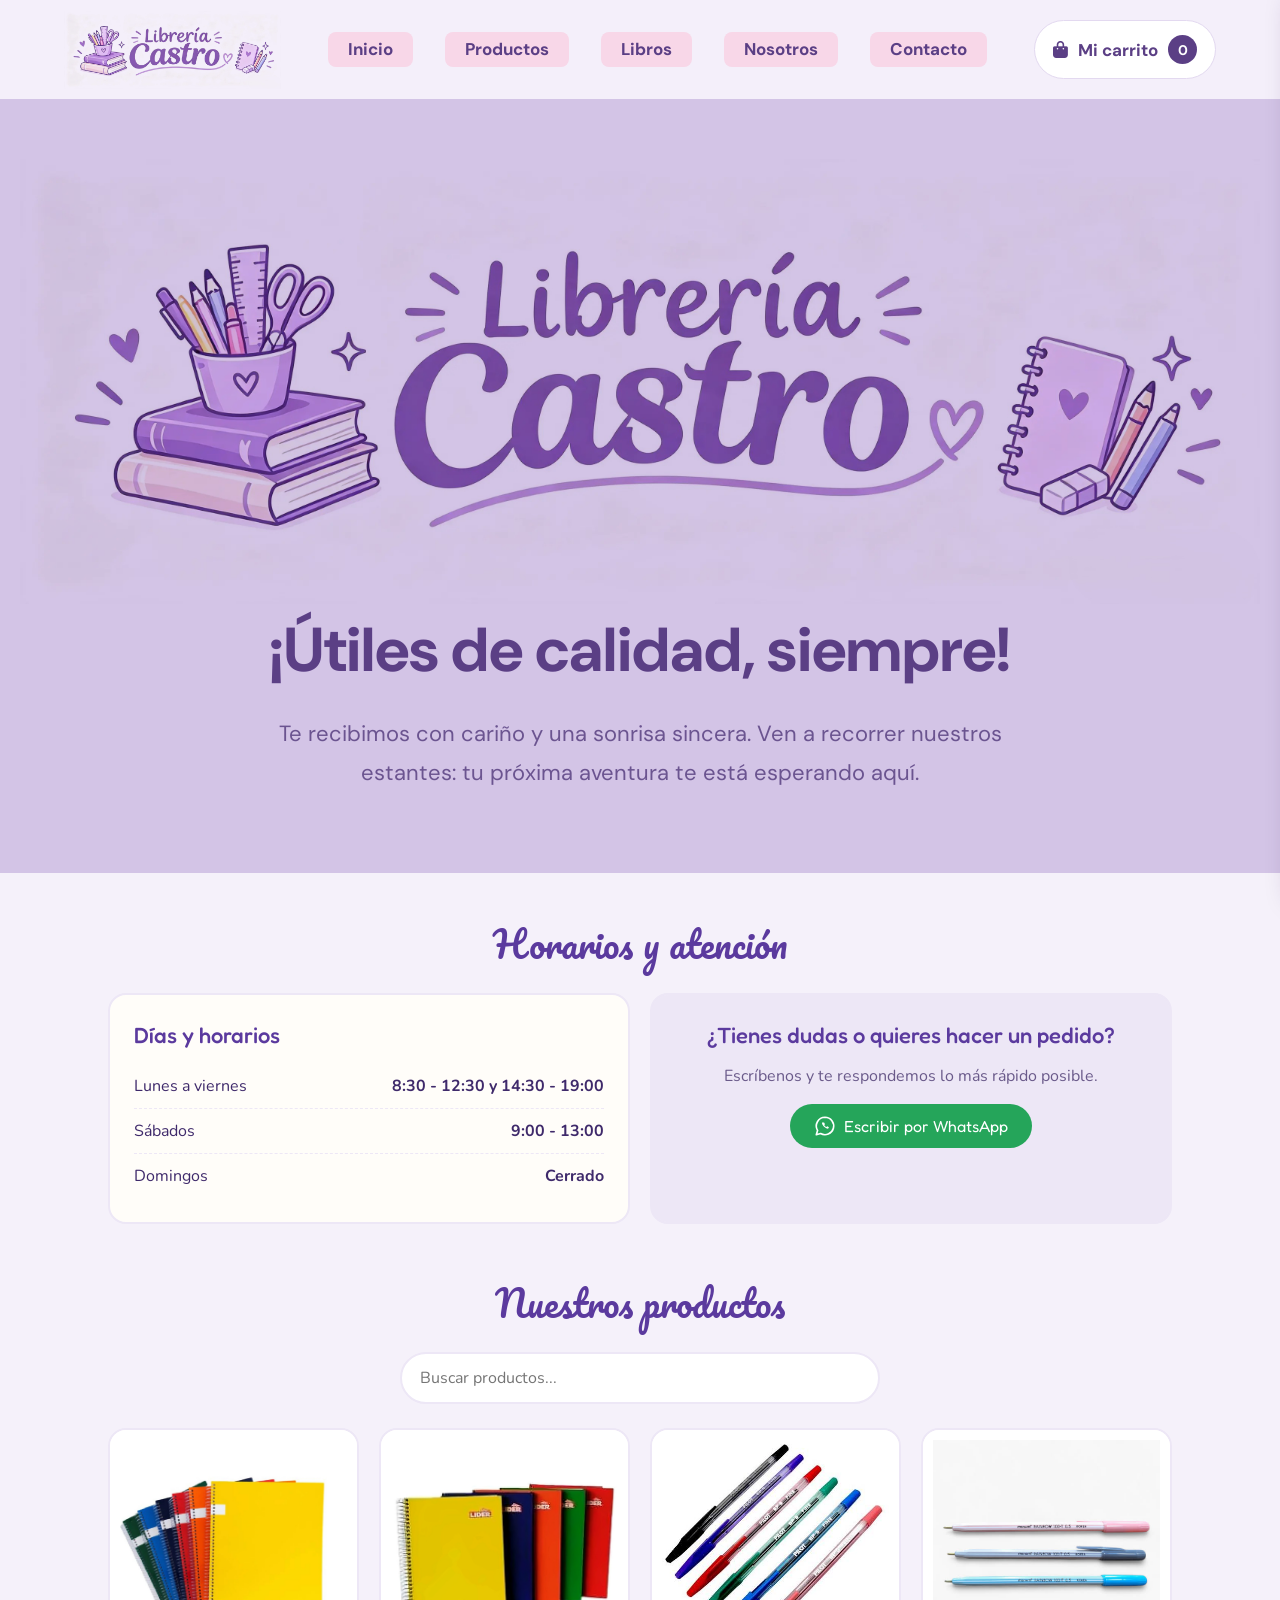
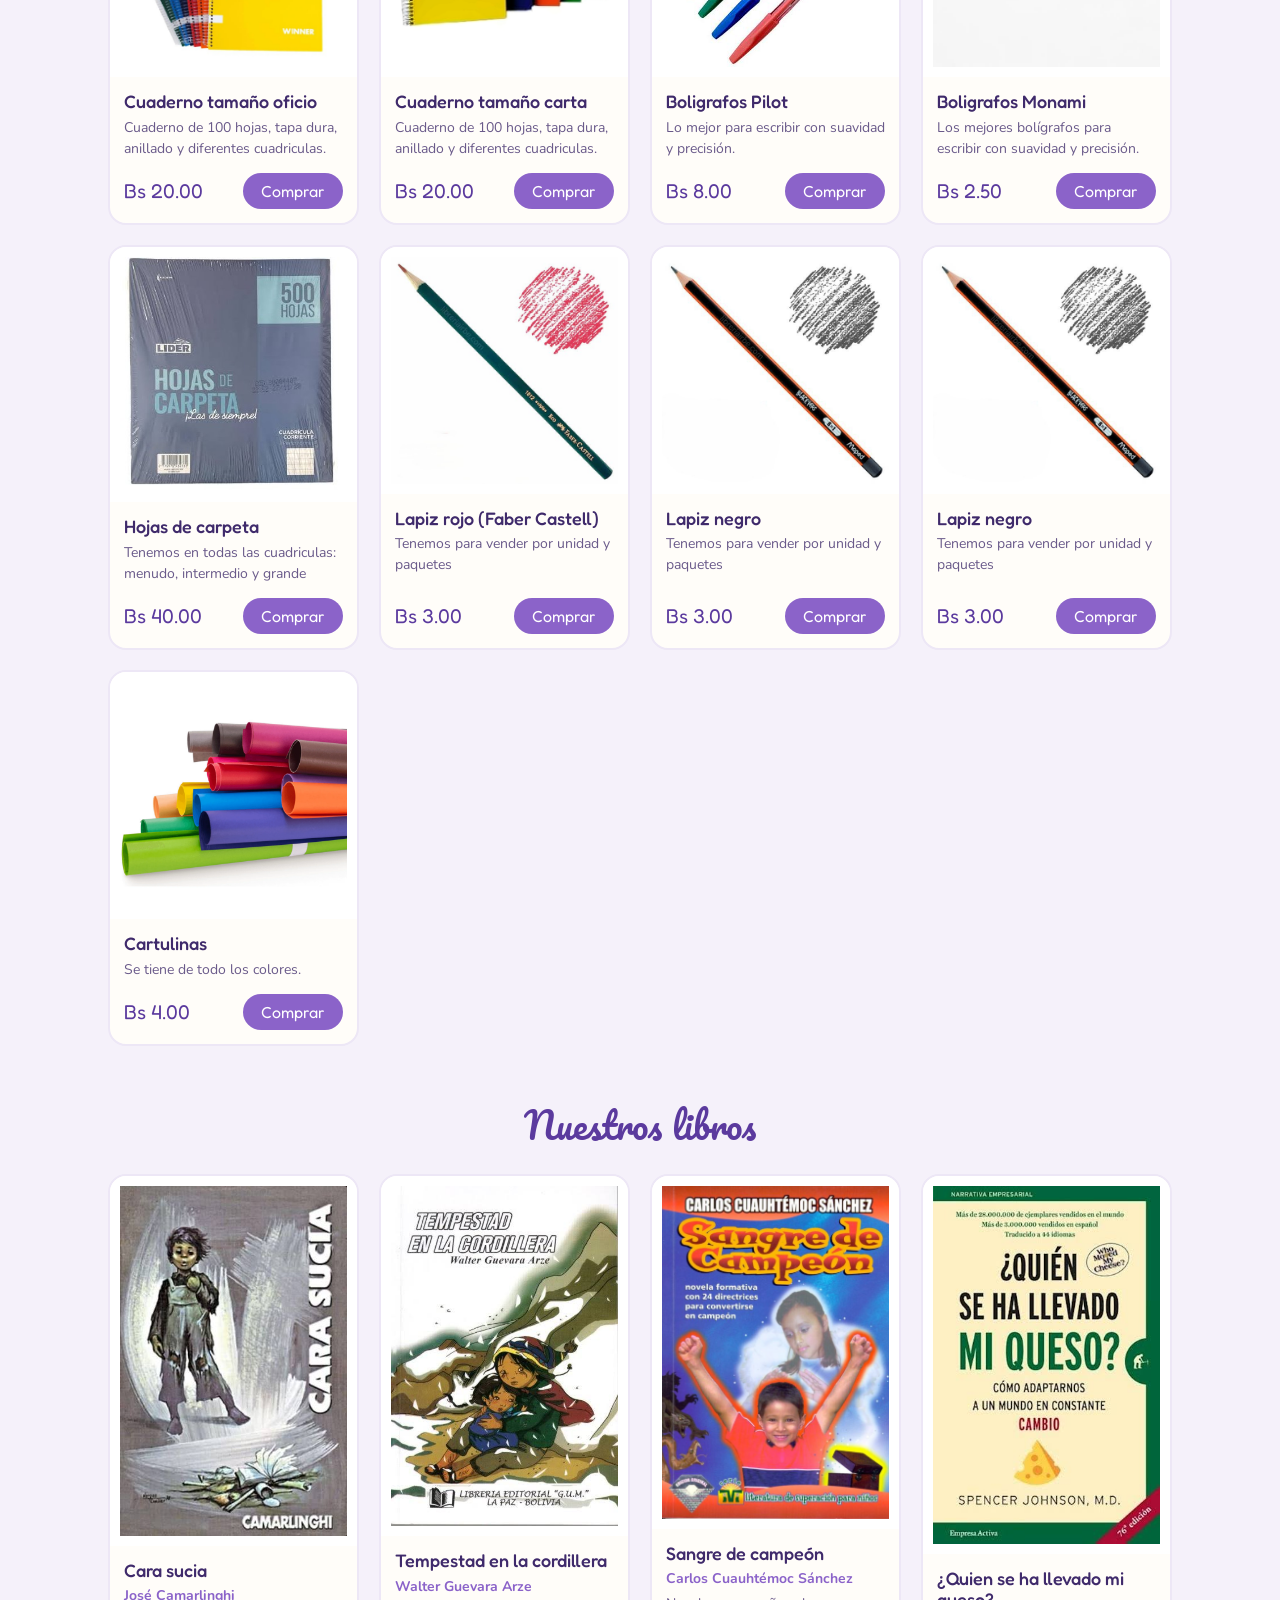
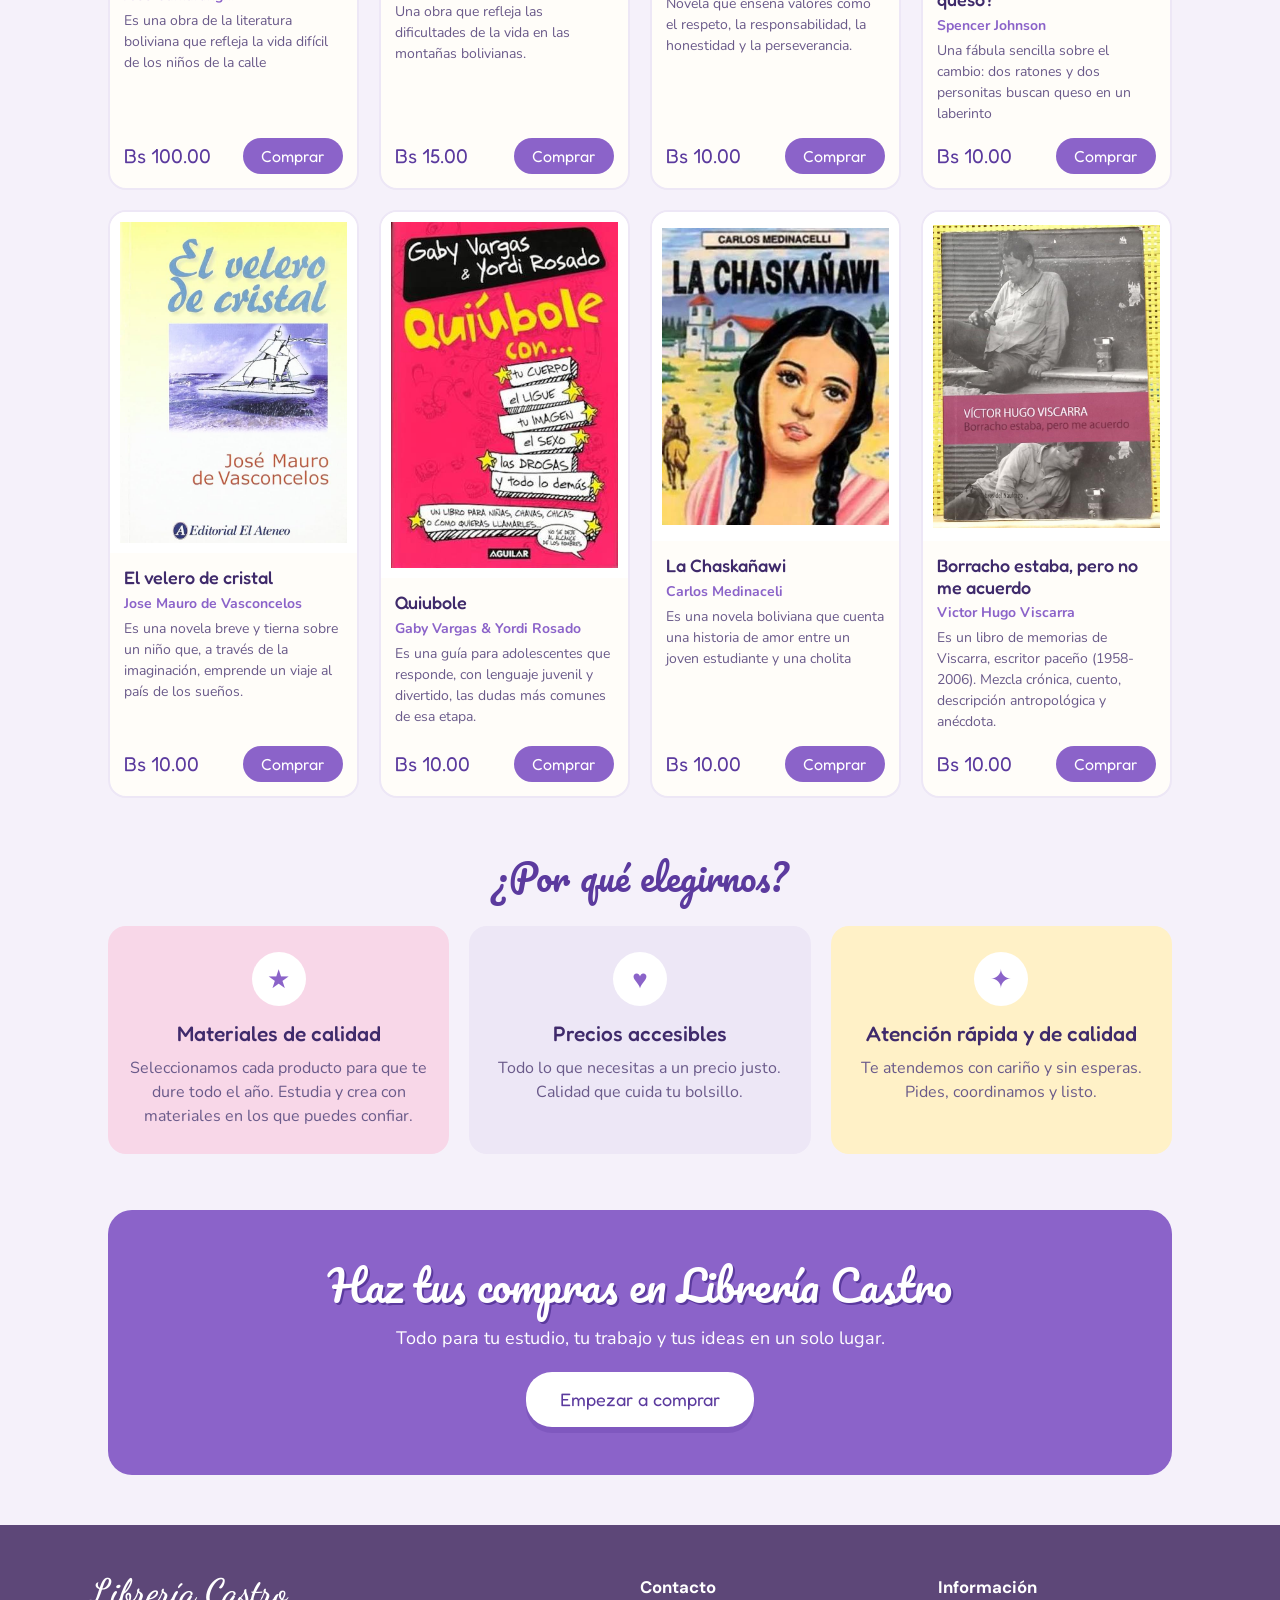
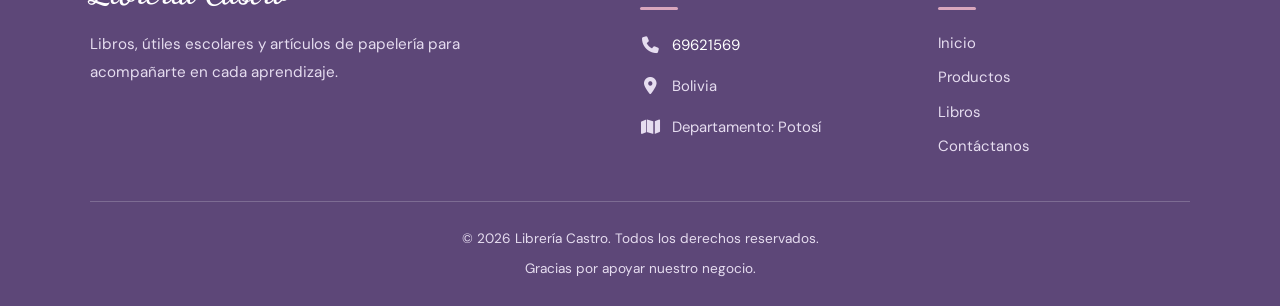
==== index.html @ f0b73406 "Primer commit de Librería Castro" ====
<!DOCTYPE html>
<html lang="es">
<head>
  <meta charset="utf-8">
  <meta name="viewport" content="width=device-width, initial-scale=1">
  <title>Librería Castro</title>
  <link rel="stylesheet" href="https://cdnjs.cloudflare.com/ajax/libs/font-awesome/6.7.2/css/all.min.css">
  <link href="https://fonts.googleapis.com/css2?family=Dancing+Script:wght@600;700&family=DM+Sans:wght@400;500;700&family=Fredoka:wght@400;500&family=Nunito:wght@400;700&family=Pacifico&display=swap" rel="stylesheet">
  <link rel="icon" type="image/svg+xml" href="/img/logo-libreria-castro.svg">
  <link rel="stylesheet" href="estilos.css">
</head>
<body>
    <!-- Icono de WhatsApp (se reutiliza en los botones) -->
    <svg style="display:none" aria-hidden="true">
      <symbol id="icono-wa" viewBox="0 0 24 24">
        <path d="M12 2.5a9.5 9.5 0 0 0-8.1 14.4L2.5 21.5l4.7-1.3A9.5 9.5 0 1 0 12 2.5z" fill="none" stroke="currentColor" stroke-width="1.8" stroke-linejoin="round"/>
        <path d="M8.7 8.2c-.3 2.6 3.6 6.5 6.6 6.8l1-1.6-1.9-1-.9.8c-.9-.4-1.9-1.4-2.3-2.3l.8-.9-1-1.9z" fill="currentColor"/>
      </symbol>
    </svg>

    <!-- ENCABEZADO -->
    <header class="cabecera">
      <a class="cabecera-marca" href="#inicio" aria-label="Librería Castro, ir al inicio">
        <img class="cabecera-logo" src="img/castro.jpg" alt="Librería Castro">
      </a>

      <nav class="cabecera-menu">
        <a href="#inicio">Inicio</a>
        <a href="#productos">Productos</a>
        <a href="#libros">Libros</a>
        <a href="#nosotros">Nosotros</a>
        <a href="#contacto">Contacto</a>
      </nav>

      <button id="boton-carrito" class="cabecera-carrito" type="button" aria-label="Abrir carrito">
        <i class="fa-solid fa-bag-shopping" aria-hidden="true"></i>
        Mi carrito <span id="contador-carrito">0</span>
      </button>
    </header>

<main>
    <!-- PORTADA -->
    <section id="inicio" class="heroe">
      <img class="heroe-logo" src="img/castro.jpg" alt="Librería Castro">
      <h1 class="heroe-titulo">¡Útiles de calidad, siempre!</h1>
      <p class="heroe-texto">
        Te recibimos con cariño y una sonrisa sincera. Ven a recorrer nuestros
        estantes: tu próxima aventura te está esperando aquí.
      </p>
    </section>

    <!-- HORARIOS Y CONTACTO -->
    <section id="horarios" class="seccion">
      <h2 class="titulo-seccion">Horarios y atención</h2>
      <div class="dos-columnas">
        <div class="tarjeta-info">
          <h3>Días y horarios</h3>
          <!-- Cambia aquí tus horarios -->
          <ul class="lista-horarios">
            <li><span>Lunes a viernes</span><strong>8:30 - 12:30 y 14:30 - 19:00</strong></li>
            <li><span>Sábados</span><strong>9:00 - 13:00</strong></li>
            <li><span>Domingos</span><strong>Cerrado</strong></li>
          </ul>
        </div>
        <div id="contacto" class="tarjeta-info tarjeta-contacto">
          <h3>¿Tienes dudas o quieres hacer un pedido?</h3>
          <p>Escríbenos y te respondemos lo más rápido posible.</p>
          <a id="boton-contacto" class="boton boton-whatsapp" href="#" target="_blank" rel="noopener">
            <svg class="icono"><use href="#icono-wa"/></svg> Escribir por WhatsApp
          </a>
        </div>
      </div>
    </section>

    <!-- PRODUCTOS -->
    <section id="productos" class="seccion">
      <h2 class="titulo-seccion">Nuestros productos</h2>
      <input id="buscador" class="buscador" type="search" placeholder="Buscar productos..." aria-label="Buscar productos">
      <div id="lista-productos" class="cuadricula"></div>
      <p id="sin-resultados" class="sin-resultados" hidden>No encontramos productos con esa búsqueda. Prueba con otra palabra.</p>
    </section>

    <!-- LIBROS -->
    <section id="libros" class="seccion">
      <h2 class="titulo-seccion">Nuestros libros</h2>
      <div id="lista-libros" class="cuadricula"></div>
    </section>

    <!-- BENEFICIOS -->
    <section id="nosotros" class="seccion">
      <h2 class="titulo-seccion">¿Por qué elegirnos?</h2>
      <div class="cuadricula cuadricula-beneficios">
        <article class="beneficio">
          <span class="beneficio-icono">★</span>
          <h3>Materiales de calidad</h3>
          <p>Seleccionamos cada producto para que te dure todo el año. Estudia y crea con materiales en los que puedes confiar.</p>
        </article>
        <article class="beneficio">
          <span class="beneficio-icono">♥</span>
          <h3>Precios accesibles</h3>
          <p>Todo lo que necesitas a un precio justo. Calidad que cuida tu bolsillo.</p>
        </article>
        <article class="beneficio">
          <span class="beneficio-icono">✦</span>
          <h3>Atención rápida y de calidad</h3>
          <p>Te atendemos con cariño y sin esperas. Pides, coordinamos y listo.</p>
        </article>
      </div>
    </section>

    <!-- INVITACIÓN -->
    <section class="invitacion">
      <h2>Haz tus compras en Librería Castro</h2>
      <p>Todo para tu estudio, tu trabajo y tus ideas en un solo lugar.</p>
      <a class="boton boton-blanco boton-grande" href="#productos">Empezar a comprar</a>
    </section>
</main>

  <!-- PIE DE PÁGINA -->
  <footer class="pie">
    <div class="pie-contenido">

      <div class="pie-informacion">
        <p class="pie-marca">Librería Castro</p>
        <p>
          Libros, útiles escolares y artículos de papelería
          para acompañarte en cada aprendizaje.
        </p>
      </div>

      <div class="pie-contacto">
        <h3>Contacto</h3>
        <p>
          <i class="fa-solid fa-phone" aria-hidden="true"></i>
          <a href="https://wa.me/59169621569" target="_blank" rel="noopener noreferrer">69621569</a>
        </p>
        <p>
          <i class="fa-solid fa-location-dot" aria-hidden="true"></i>
          Bolivia
        </p>
        <p>
          <i class="fa-solid fa-map" aria-hidden="true"></i>
          Departamento: Potosí
        </p>
      </div>

      <div class="pie-enlaces">
        <h3>Información</h3>
        <a href="#inicio">Inicio</a>
        <a href="#productos">Productos</a>
        <a href="#libros">Libros</a>
        <a href="#contacto">Contáctanos</a>
      </div>

    </div>

    <div class="pie-inferior">
      <p>© <span id="anio"></span> Librería Castro. Todos los derechos reservados.</p>
      <p>Gracias por apoyar nuestro negocio.</p>
    </div>
  </footer>

  <!-- CARRITO (se desliza desde la derecha) -->
  <div id="fondo-oscuro" class="fondo-oscuro" hidden></div>
  <aside id="carrito" class="carrito" aria-label="Carrito de compras">
    <div class="carrito-cabecera">
      <h2>Tu carrito</h2>
      <button id="cerrar-carrito" class="boton-cerrar" type="button" aria-label="Cerrar carrito">×</button>
    </div>
    <div id="carrito-articulos" class="carrito-articulos"></div>
    <div class="carrito-pie">
      <p class="carrito-total">Total: <strong id="carrito-total">0.00</strong></p>
      <button id="boton-pedir" class="boton boton-whatsapp boton-completo" type="button">
        <svg class="icono"><use href="#icono-wa"/></svg> Realizar pedido por WhatsApp
      </button>
    </div>
  </aside>

  <!-- FORMULARIO DEL PEDIDO -->
  <div id="ventana-pedido" class="ventana" hidden>
    <form id="formulario-pedido" class="formulario" novalidate>
      <div class="carrito-cabecera">
        <h2>Datos de tu pedido</h2>
        <button id="cerrar-formulario" class="boton-cerrar" type="button" aria-label="Cerrar formulario">×</button>
      </div>
      <label for="campo-nombre">Tu nombre</label>
      <input id="campo-nombre" type="text" placeholder="Ejemplo: María Pérez" autocomplete="name">
      <label for="campo-celular">Tu celular</label>
      <input id="campo-celular" type="tel" placeholder="Ejemplo: 70000000" autocomplete="tel">
      <label for="campo-notas">Detalles del pedido (opcional)</label>
      <textarea id="campo-notas" rows="4" placeholder="Horario de entrega, color, tamaño, forma de entrega u otra indicación"></textarea>
      <p id="mensaje-error" class="mensaje-error" hidden></p>
      <button class="boton boton-whatsapp boton-completo" type="submit">
        <svg class="icono"><use href="#icono-wa"/></svg> Realizar pedido
      </button>
    </form>
  </div>

  <script src="script.js"></script>
</body>
</html>
---- estilos.css ----
/* ===== COLORES (cámbialos aquí) ===== */
:root {
  --lila-oscuro: #5B3A9E;
  --lila: #8B63C9;
  --lila-claro: #EDE7F6;
  --rosa: #FF8FC0;
  --rosa-claro: #F8D7E8;
  --amarillo: #FFE08A;
  --crema: #FFFDF9;
  --fondo: #F5F1FA;
  --texto: #3F2A6B;
  --texto-suave: #6A5A8A;
  --verde-wa: #25A55A;
  --sombra: 0 6px 0 rgba(91, 58, 158, .25);
}

* { box-sizing: border-box; }
html { scroll-behavior: smooth; 
  scroll-padding-top: 110px; 
}
body {
  margin: 0;
  background: var(--fondo);
  color: var(--texto);
  font-family: 'Nunito', sans-serif;
  font-size: 16px;
  line-height: 1.5;
}
img { max-width: 100%; 
}
a { 
  color: inherit; 
}
:focus-visible { 
  outline: 3px solid var(--rosa); 
  outline-offset: 2px; 
}

/* ===== ENCABEZADO ===== */
.cabecera {
  position: sticky;
  top: 0;
  z-index: 20; /* menor que el carrito (40) y el formulario (50) */
  display: flex;
  align-items: center;
  justify-content: space-between;
  gap: 20px;
  padding: 0 clamp(16px, 5vw, 88px);
  height: 99px;
  background: #F4EFFA;
  font-family: "DM Sans", sans-serif;
}

.cabecera-marca {
  display: flex;
  align-items: center;
  gap: 14px;
  text-decoration: none;
}
.cabecera-logo {
  display: block;
  height: 78px;
  width: auto;
  max-width: 100%;
  mix-blend-mode: multiply; /* funde el fondo lila de la imagen con el encabezado */
}

.cabecera-icono {
  flex-shrink: 0;
  width: 61px;
  height: 61px;
  border-radius: 16px;
  background: linear-gradient(135deg, #6B4A9A, #9a7fc2);
  color: #fff;
  display: grid;
  place-items: center;
  font-size: 26px;
  box-shadow: 0 8px 18px rgba(91, 63, 133, .3);
}

.cabecera-textos { display: flex; flex-direction: column; line-height: 1.1; }

.cabecera-nombre {
  font-family: "Dancing Script", cursive;
  font-size: 36px;
  font-weight: 600;
  color: #5B3F85;
}

.cabecera-lema {
  font-size: 13px;
  letter-spacing: .5px;
  color: #8a7aa3;
  margin-top: 4px;
}

.cabecera-menu { 
  display: flex; 
  gap: 32px; 
}
.cabecera-menu a {
  font-weight: 700;
  font-size: 17px;
  color: #5B3F85;
  text-decoration: none;
  background-color: #F8D7E8;
  border-radius: 8px;
  padding: 5px 20px;

}
.cabecera-menu a:hover { 
  color: #a40978; 
}

.cabecera-carrito {
  display: flex;
  align-items: center;
  gap: 10px;
  padding: 14px 18px;
  background: #fff;
  border: 1px solid #e3d9f0;
  border-radius: 999px;
  font-family: "DM Sans", sans-serif;
  font-weight: 700;
  font-size: 17px;
  color: #5B3F85;
  cursor: pointer;
  white-space: nowrap;
}

.cabecera-carrito #contador-carrito {
  min-width: 29px;
  height: 29px;
  padding: 0 8px;
  border-radius: 999px;
  background: #5B3F85;
  color: #fff;
  font-size: 14px;
  display: grid;
  place-items: center;
}

/* ===== PORTADA ===== */
.heroe {
  background: #D3C4E6;
  padding: 60px 20px 80px;
  text-align: center;
  font-family: "DM Sans", sans-serif;
}

.heroe-logo {
  display: block;
  width: min(100%, 1250px);
  height: auto;
  margin: 0 auto;
  mix-blend-mode: multiply; /* funde el fondo de la imagen con el lila */
}

.heroe-titulo {
  margin: 10px 0 0;
  font-size: clamp(34px, 5vw, 62px);
  line-height: 1.15;
  font-weight: 700;
  color: #5B3F85;
}

.heroe-texto {
  max-width: 760px;
  margin: 28px auto 0;
  font-size: clamp(16px, 2vw, 22px);
  line-height: 1.8;
  color: #6b5490;
}
/* ===== BOTONES ===== */
.boton {
  display: inline-flex;
  align-items: center;
  justify-content: center;
  gap: 8px;
  padding: 10px 24px;
  border: 0;
  border-radius: 26px;
  font-family: 'Fredoka', sans-serif;
  font-size: 16px;
  text-decoration: none;
  cursor: pointer;
  margin: 4px;
}
.boton-grande { 
  font-size: 18px; 
  padding: 14px 34px; 
  box-shadow: var(--sombra); 
}
.boton-blanco { 
  background: #fff; 
  color: var(--lila-oscuro); 
}
.boton-rosa { 
  background: var(--rosa); 
  color: #4B1238; 
}
.boton-whatsapp { 
  background: var(--verde-wa); 
  color: #fff; 
}
.boton-completo { 
  width: 100%; margin: 8px 0 0; 
}
.icono {
   width: 22px; height: 22px; 
  }

/* ===== SECCIONES ===== */
.seccion { 
  max-width: 1100px; 
  margin: 0 auto; 
  padding: 44px 18px 8px; 
}
.titulo-seccion {
  font-family: 'Pacifico', cursive;
  font-weight: 400;
  font-size: clamp(26px, 4vw, 36px);
  color: var(--lila-oscuro);
  text-align: center;
  margin: 0 0 22px;
}
.cuadricula { 
  display: grid; 
  grid-template-columns: repeat(auto-fill, minmax(220px, 1fr)); 
  gap: 20px; }

/* ===== HORARIOS Y CONTACTO ===== */
.dos-columnas { 
  display: grid; 
  grid-template-columns: repeat(auto-fit, minmax(280px, 1fr)); 
  gap: 20px; 
}
.tarjeta-info { 
  background: var(--crema); 
  border: 2px solid var(--lila-claro); 
  border-radius: 18px; padding: 24px; 
}
.tarjeta-info h3 { 
  font-family: 'Fredoka', sans-serif; 
  font-weight: 500; 
  font-size: 22px; 
  margin: 0 0 12px; 
  color: var(--lila-oscuro); 
}
.lista-horarios { 
  list-style: none; 
  margin: 0; 
  padding: 0; 
}
.lista-horarios li { 
  display: flex; 
  justify-content: space-between; 
  gap: 12px; flex-wrap: wrap; 
  padding: 10px 0; 
  border-bottom: 1px dashed var(--lila-claro); 
}
.lista-horarios li:last-child { 
  border-bottom: 0; 
}
.tarjeta-contacto { 
  background: var(--lila-claro); 
  text-align: center; }
.tarjeta-contacto p { 
  margin: 0 0 12px; 
  color: var(--texto-suave); 
}

/* ===== BUSCADOR ===== */
.buscador { 
  display: block; 
  width: 100%; 
  max-width: 480px; 
  margin: 0 auto 24px; 
  padding: 12px 18px; 
  border: 2px solid var(--lila-claro);
  border-radius: 26px; 
  background: #fff; 
  font: inherit; 
  color: var(--texto); 
}
.buscador:focus { 
  border-color: var(--lila); 
  outline: none; 
}
.sin-resultados { 
  text-align: center; 
  color: var(--texto-suave); 
}

/* ===== TARJETAS DE PRODUCTOS Y LIBROS ===== */
.tarjeta { 
  display: flex; 
  flex-direction: column; 
  background: var(--crema); 
  border: 2px solid var(--lila-claro); 
  border-radius: 18px; 
  overflow: hidden; 
}
.tarjeta-imagen { 
  aspect-ratio: 1 / 1; 
  background: #fff; 
  padding: 10px; 
}
.tarjeta-imagen.libro { 
  aspect-ratio: 3 / 4; 
}
.tarjeta-imagen img { 
  display: block; 
  width: 100%; 
  height: 100%; 
  object-fit: contain; 
}
.tarjeta-cuerpo { 
  display: flex; 
  flex-direction: column; 
  flex: 1; 
  gap: 4px; 
  padding: 14px; 
}
.tarjeta-nombre { 
  font-family: 'Fredoka', sans-serif; 
  font-weight: 500; 
  font-size: 18px; 
  margin: 0; 
  line-height: 1.2; 
}
.tarjeta-autor { 
  margin: 0; 
  font-size: 14px; 
  font-weight: 700; 
  color: var(--lila); 
}
.tarjeta-descripcion { 
  margin: 0; 
  font-size: 14px; 
  color: var(--texto-suave); 
  flex: 1; 
}
.tarjeta-compra { 
  display: flex; 
  align-items: center; 
  justify-content: space-between; 
  gap: 8px; 
  margin-top: 10px; 
}
.tarjeta-precio { 
  font-family: 'Fredoka', sans-serif; 
  font-size: 20px; color: var(--lila-oscuro); 
}
.boton-comprar { 
  margin: 0; 
  padding: 8px 18px; 
  background: var(--lila); 
  color: #fff; 
}
.boton-comprar:hover { 
  background: var(--lila-oscuro); 
}

/* ===== BENEFICIOS ===== */
.cuadricula-beneficios { 
  grid-template-columns: repeat(auto-fit, minmax(250px, 1fr));
}
.beneficio { 
  background: var(--rosa-claro); 
  border-radius: 18px; 
  padding: 26px 22px; 
  text-align: center; 
}
.beneficio:nth-child(2) { 
  background: var(--lila-claro); 
}
.beneficio:nth-child(3) { 
  background: #FFF1C7; 
}
.beneficio-icono { 
  display: inline-flex; 
  align-items: center; 
  justify-content: center; 
  width: 54px; 
  height: 54px; 
  border-radius: 50%;
  background: #fff; 
  color: var(--lila); 
  font-size: 26px; 
}
.beneficio h3 { 
  font-family: 'Fredoka', sans-serif; 
  font-weight: 500; 
  font-size: 21px; 
  margin: 12px 0 6px; 
}
.beneficio p { 
  margin: 0; color: var(--texto-suave); 
}

/* ===== INVITACIÓN ===== */
.invitacion { 
  margin: 48px 18px 0; 
  padding: 44px 20px; 
  text-align: center; 
  color: #fff; 
  background: var(--lila); 
  border-radius: 24px; 
  max-width: 1064px; 
  margin-inline: auto; 
}
.invitacion h2 { 
  font-family: 'Pacifico', cursive; 
  font-weight: 400; 
  font-size: clamp(26px, 5vw, 42px); 
  margin: 0 0 8px; 
  text-shadow: 2px 2px 0 var(--lila-oscuro); 
}
.invitacion p { 
  margin: 0 0 16px; 
  font-size: 18px; 
}

/* ===== PIE DE PÁGINA ===== */
.pie {
  background: #5D4778;
  color: #F8F4FC;
  padding: 45px 7% 20px;
  margin-top: 50px;
  font-family: "DM Sans", sans-serif;
}
.pie-contenido {
  width: 100%;
  max-width: 1200px;
  margin: 0 auto;
  display: grid;
  grid-template-columns: 2fr 1fr 1fr;
  gap: 45px;
  align-items: start;
  padding-bottom: 32px;
}
.pie-informacion { min-width: 0; }
.pie-marca {
  font-family: "Dancing Script", cursive;
  font-size: 2.2rem;
  font-weight: 700;
  color: #FFFFFF;
  margin: 0 0 14px;
  line-height: 1.3;
}
.pie-informacion p:not(.pie-marca) {
  max-width: 390px;
  color: #E6DDF0;
  font-size: 0.95rem;
  line-height: 1.9;
  margin: 0;
}
.pie-contacto h3,
.pie-enlaces h3 {
  position: relative;
  color: #FFFFFF;
  font-size: 1.05rem;
  font-weight: 700;
  margin: 5px 0 22px;
  padding-bottom: 10px;
}
.pie-contacto h3::after,
.pie-enlaces h3::after {
  content: "";
  position: absolute;
  left: 0;
  bottom: 0;
  width: 38px;
  height: 3px;
  background: #D9A6BD;
  border-radius: 10px;
}
.pie-contacto { min-width: 0; }
.pie-contacto p {
  display: flex;
  align-items: flex-start;
  gap: 12px;
  color: #E6DDF0;
  font-size: 0.93rem;
  line-height: 1.8;
  margin: 0 0 14px;
  overflow-wrap: anywhere;
}
.pie-contacto p i {
  display: inline-flex;
  justify-content: center;
  align-items: center;
  flex-shrink: 0;
  width: 20px;
  min-width: 20px;
  margin-top: 5px;
  color: #E6DDF0;
  font-size: 1.05rem;
}
.pie-contacto a { 
  color: #FFFFFF; 
  text-decoration: none; 
  transition: color .25s ease; 
}
.pie-contacto a:hover {
  color: #D9A6BD; 
  text-decoration: underline; 
}
.pie-enlaces { 
  display: flex; 
  flex-direction: column; 
  align-items: flex-start;
   min-width: 0; 
  }
.pie-enlaces a {
  display: inline-block;
  color: #E6DDF0;
  font-size: 0.93rem;
  text-decoration: none;
  margin-bottom: 12px;
  transition: color .25s ease, transform .25s ease;
}
.pie-enlaces a:hover { 
  color: #FFFFFF; 
  transform: translateX(5px); 
}
.pie-inferior {
  width: 100%;
  max-width: 1200px;
  margin: 0 auto;
  padding-top: 20px;
  border-top: 1px solid rgba(255, 255, 255, .2);
  text-align: center;
}
.pie-inferior p { 
  color: #E6DDF0; 
  font-size: 0.85rem; 
  line-height: 1.8; 
  margin: 5px 0; 
}

/* ===== CARRITO ===== */
.fondo-oscuro { 
  position: fixed; 
  inset: 0; 
  z-index: 30; 
  background: rgba(40, 20, 70, .5); 
}
.fondo-oscuro[hidden], 
.ventana[hidden] { 
  display: none; 
}
.carrito {
  position: fixed;
  top: 0;
  right: 0;
  bottom: 0;
  z-index: 40;
  display: flex;
  flex-direction: column;
  width: min(400px, 100%);
  background: var(--crema);
  box-shadow: -8px 0 24px rgba(40, 20, 70, .25);
  transform: translateX(105%);
  transition: transform .3s ease;
}
.carrito.abierto { 
  transform: translateX(0); 
}
.carrito-cabecera { 
  display: flex; 
  align-items: center; 
  justify-content: space-between; 
  margin-bottom: 8px; 
}
.carrito > .carrito-cabecera { 
  padding: 16px 18px 8px; 
  margin: 0; 
}
.carrito-cabecera h2 { 
  font-family: 'Fredoka', sans-serif; 
  font-weight: 500; 
  font-size: 22px; 
  margin: 0; 
  color: var(--lila-oscuro); 
}
.boton-cerrar { 
  width: 36px; 
  height: 36px; 
  border: 0; 
  border-radius: 50%; 
  background: var(--lila-claro); 
  color: var(--lila-oscuro); 
  font-size: 24px; 
  line-height: 1; 
  cursor: pointer; 
}
.carrito-articulos { 
  flex: 1; 
  overflow-y: auto; 
  padding: 8px 18px; 
}
.carrito-vacio { 
  text-align: center; 
  color: var(--texto-suave);
   margin-top: 40px; 
  }
.articulo { 
  display: grid; 
  grid-template-columns: 56px 1fr auto; 
  gap: 10px; 
  align-items: center; 
  padding: 10px 0; 
  border-bottom: 1px dashed var(--lila-claro); 
}
.articulo img { 
  width: 56px; 
  height: 56px; 
  object-fit: contain; 
  background: #fff; 
  border-radius: 8px;
}
.articulo-nombre { 
  font-weight: 700; 
  font-size: 14px; 
  line-height: 1.2; 
}
.articulo-precio { 
  font-size: 13px; 
  color: var(--texto-suave); 
}
.articulo-cantidad { 
  display: flex; 
  align-items: center; 
  gap: 6px; margin-top: 4px; 
}
.articulo-cantidad button { 
  width: 26px; 
  height: 26px; 
  border: 0;
  border-radius: 50%; 
  background: var(--lila-claro); 
  color: var(--lila-oscuro); 
  font-size: 16px; cursor: pointer; 
}
.articulo-quitar { 
  border: 0; 
  background: none; 
  color: #B0366B; 
  font-size: 13px; 
  cursor: pointer; 
  text-decoration: underline; 
}
.carrito-pie { 
  padding: 14px 18px 18px; 
  border-top: 2px solid var(--lila-claro); 
}
.carrito-total { 
  display: flex; 
  justify-content: space-between; 
  margin: 0 0 4px; font-family: 'Fredoka', sans-serif; 
  font-size: 20px; 
}

/* ===== FORMULARIO DEL PEDIDO ===== */
.ventana { 
  position: fixed; 
  inset: 0; 
  z-index: 50; 
  display: flex; 
  align-items: center; 
  justify-content: center; 
  padding: 16px; 
  background: rgba(40, 20, 70, .55); 
}
.formulario { 
  width: min(440px, 100%); 
  max-height: 100%; 
  overflow-y: auto; 
  padding: 20px; 
  background: var(--crema); 
  border-radius: 20px; 
}
.formulario label { 
  display: block; 
  margin: 12px 0 4px; 
  font-weight: 700; 
  font-size: 14px; 
}
.formulario input, 
.formulario textarea { 
  width: 100%; 
  padding: 10px 14px; 
  border: 2px solid var(--lila-claro); 
  border-radius: 12px; 
  font: inherit; 
  color: var(--texto); 
  background: #fff; 
}
.formulario input:focus, 
.formulario textarea:focus { 
  border-color: var(--lila); 
  outline: none; 
}
.mensaje-error { 
  margin: 10px 0 0; 
  color: #B0243F; 
  font-weight: 700; 
  font-size: 14px; 
}

/* ===== TABLETS ===== */
@media (max-width: 900px) {
  html { 
    scroll-padding-top: 150px; 
  }
  .cabecera { 
    height: auto; 
    padding-block: 12px; 
    flex-wrap: wrap; 
    justify-content: space-between; 
  }
  .cabecera-menu { 
    order: 3; 
    width: 100%; 
    justify-content: center; 
    gap: 18px; 
    flex-wrap: wrap; 
  }

  .pie { 
    padding: 38px 5% 20px; 
  }
  .pie-contenido { 
    grid-template-columns: 1.5fr 1fr; 
    gap: 35px 28px; 
  }
  .pie-informacion { 
    grid-column: 1 / -1; 
  }
  .pie-informacion p:not(.pie-marca) { 
    max-width: 550px; 
  }
}

/* ===== CELULARES ===== */
@media (max-width: 640px) {
  .cabecera-icono { width: 46px; height: 46px; font-size: 20px; border-radius: 13px; }
  .cabecera-nombre { font-size: 26px; }
  .cabecera-lema { display: none; }
  .cabecera-carrito { padding: 9px 14px; font-size: 15px; }
  .cabecera-menu a { font-size: 15px; }
  .cabecera-logo { height: 56px; }
  .heroe { padding: 30px 16px 50px; }

  .cuadricula { grid-template-columns: repeat(2, 1fr); gap: 12px; }
  .cuadricula-beneficios { grid-template-columns: 1fr; }
  .tarjeta-compra { flex-direction: column; align-items: stretch; text-align: center; }
}

@media (max-width: 600px) {
  .pie { padding: 32px 22px 18px; margin-top: 35px; }
  .pie-contenido { grid-template-columns: 1fr; gap: 25px; padding-bottom: 25px; }
  .pie-informacion { grid-column: auto; }
  .pie-marca { font-size: 2rem; }
  .pie-informacion p:not(.pie-marca) { font-size: 0.9rem; line-height: 1.8; }
  .pie-contacto h3, .pie-enlaces h3 { margin-bottom: 18px; }
  .pie-contacto p { font-size: 0.9rem; margin-bottom: 12px; }
  .pie-enlaces a { font-size: 0.9rem; padding: 2px 0; margin-bottom: 10px; }
  .pie-inferior { padding-top: 16px; }
  .pie-inferior p { font-size: 0.8rem; }
}

@media (max-width: 360px) {
  .pie { padding-right: 16px; padding-left: 16px; }
  .pie-marca { font-size: 1.8rem; }
  .pie-contacto p { gap: 9px; }
  .pie-inferior p { font-size: 0.76rem; }
}

@media (prefers-reduced-motion: reduce) {
  .carrito { transition: none; }
  html { scroll-behavior: auto; }
}
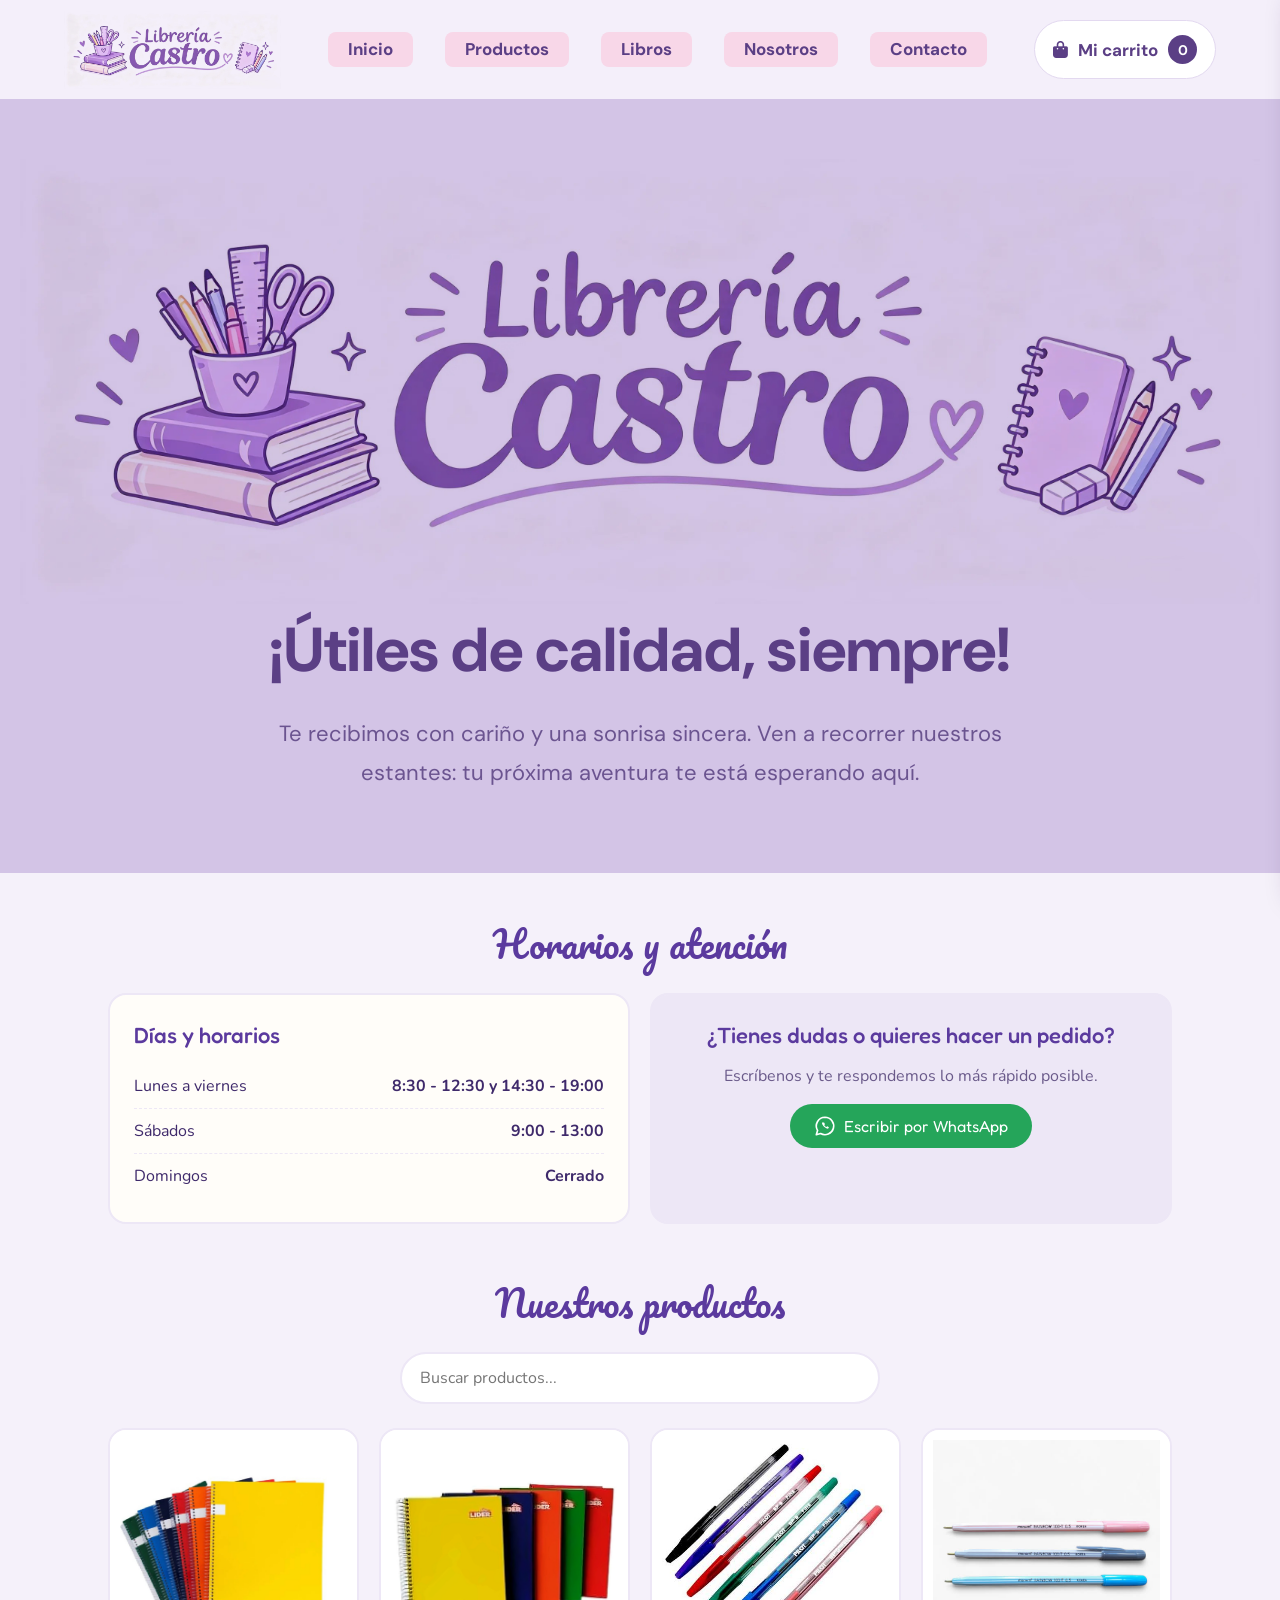
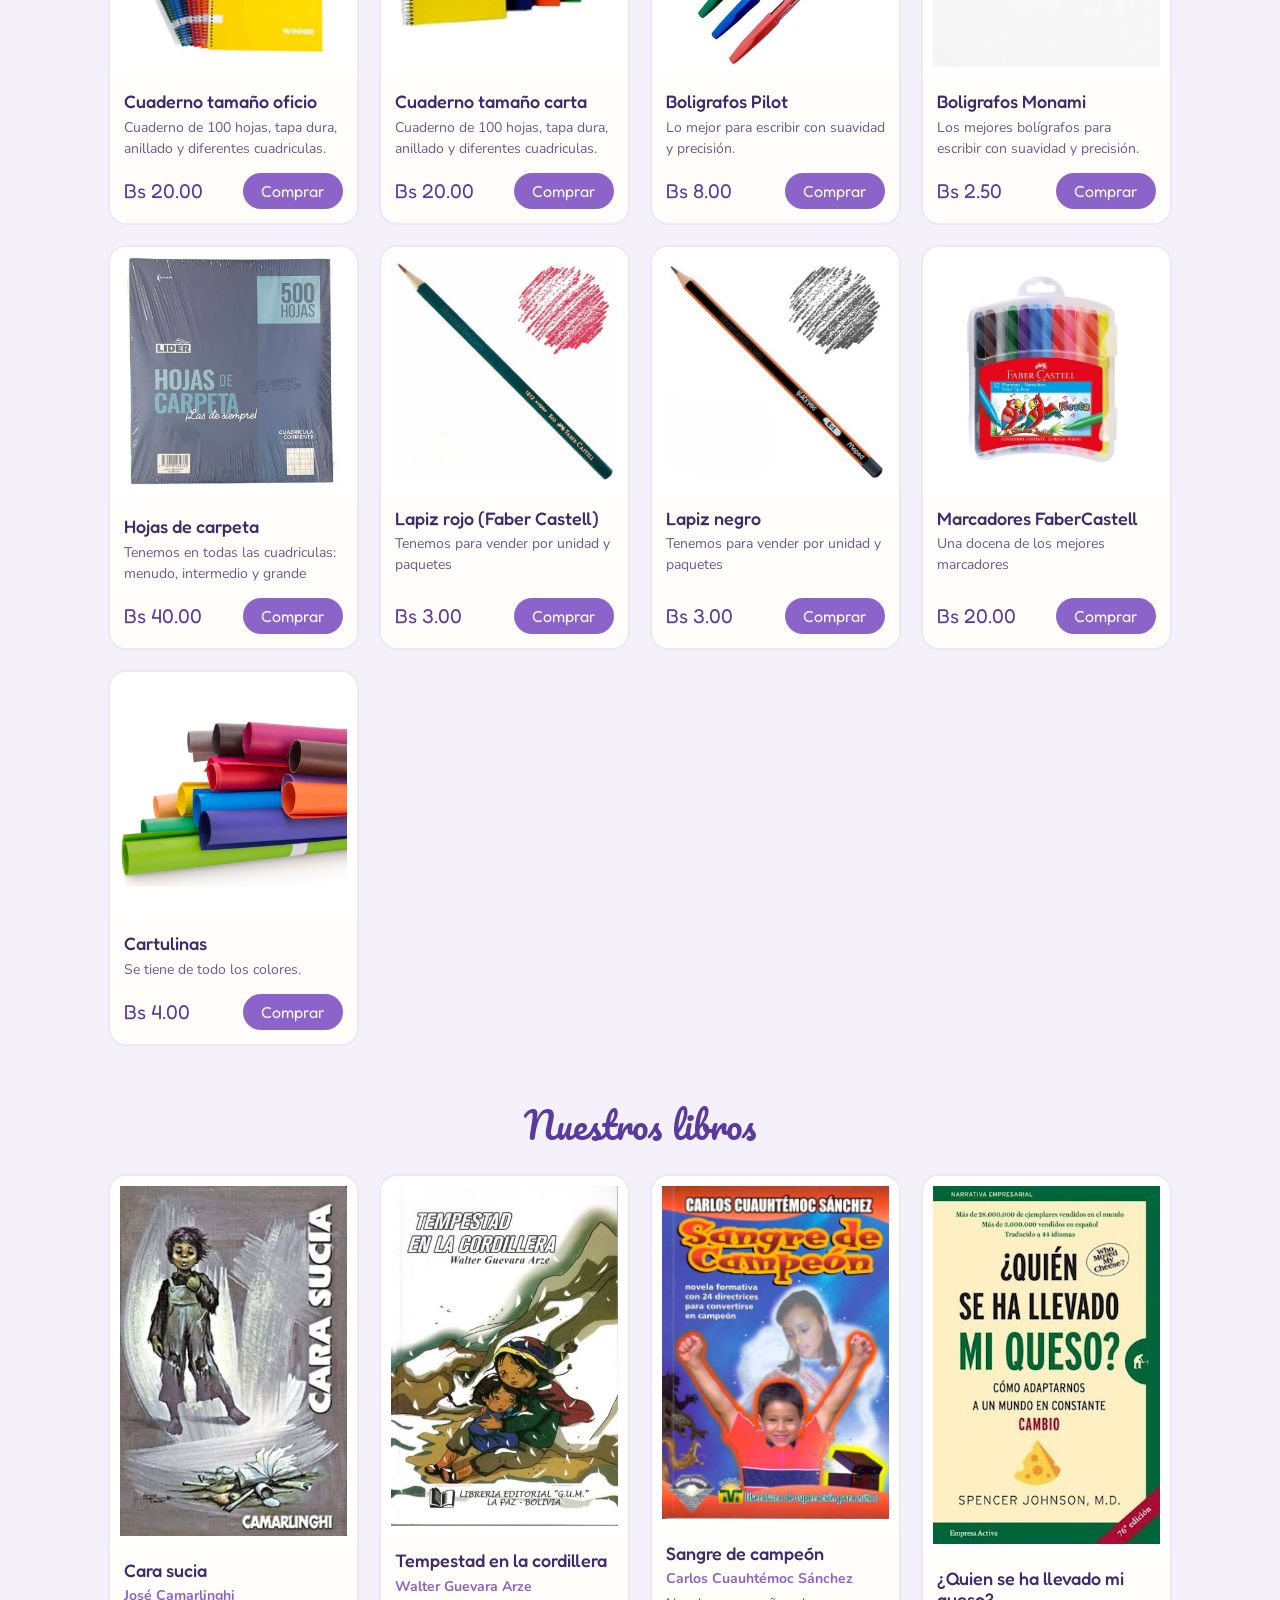
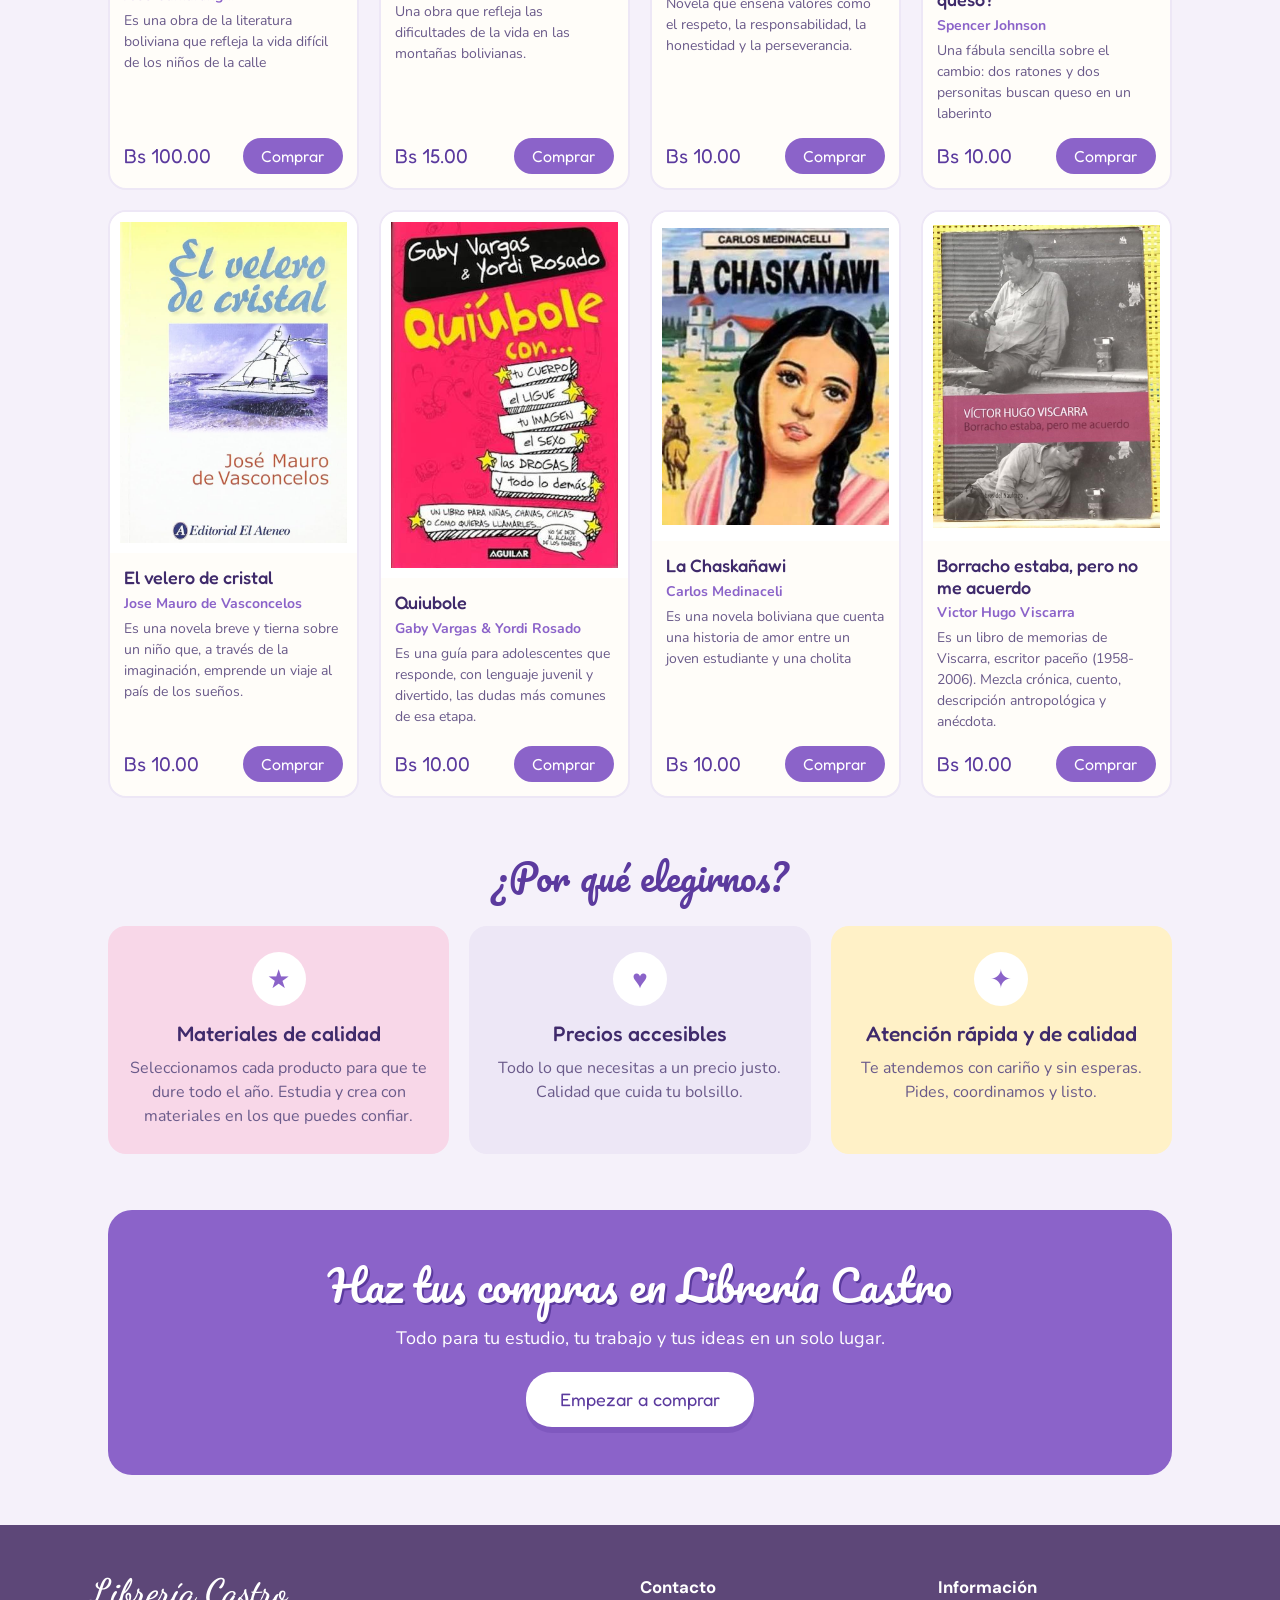
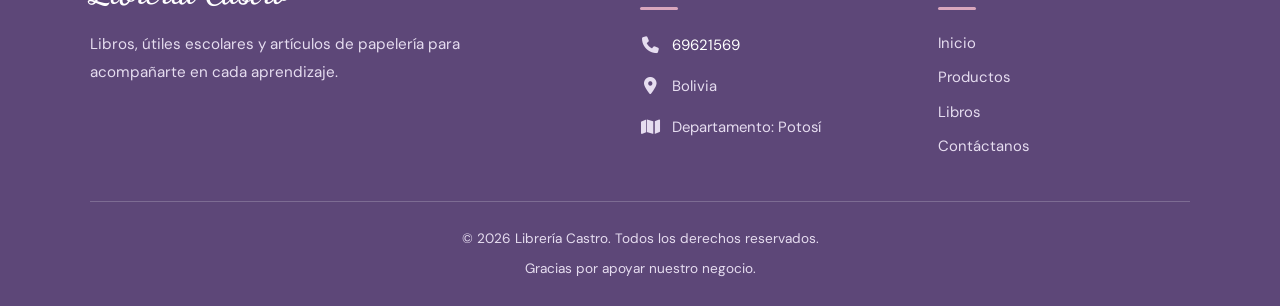
==== commit 5a7a824c: "producto nuevo" ====
--- a/index.html
+++ b/index.html
@@ -15,7 +15,7 @@
       <symbol id="icono-wa" viewBox="0 0 24 24">
         <path d="M12 2.5a9.5 9.5 0 0 0-8.1 14.4L2.5 21.5l4.7-1.3A9.5 9.5 0 1 0 12 2.5z" fill="none" stroke="currentColor" stroke-width="1.8" stroke-linejoin="round"/>
         <path d="M8.7 8.2c-.3 2.6 3.6 6.5 6.6 6.8l1-1.6-1.9-1-.9.8c-.9-.4-1.9-1.4-2.3-2.3l.8-.9-1-1.9z" fill="currentColor"/>
-      </symbol>
+      
     </svg>
 
     <!-- ENCABEZADO -->
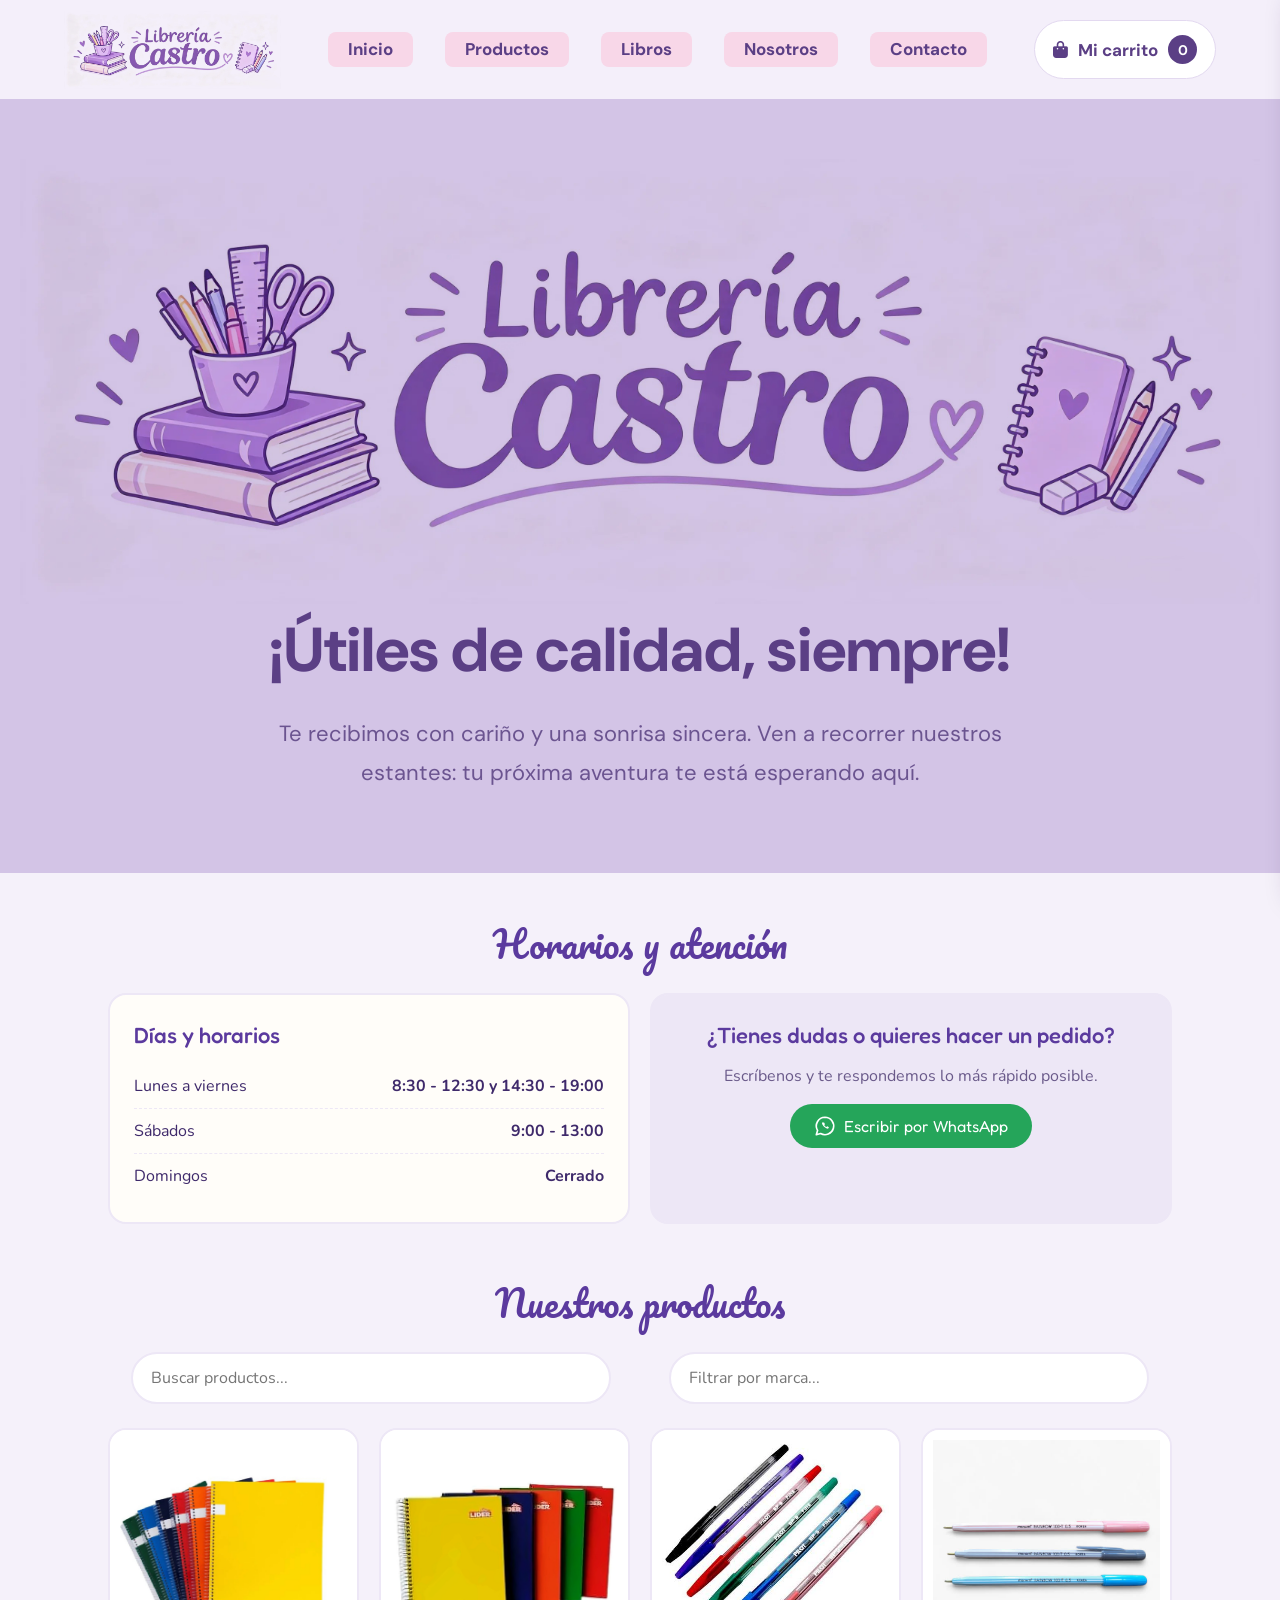
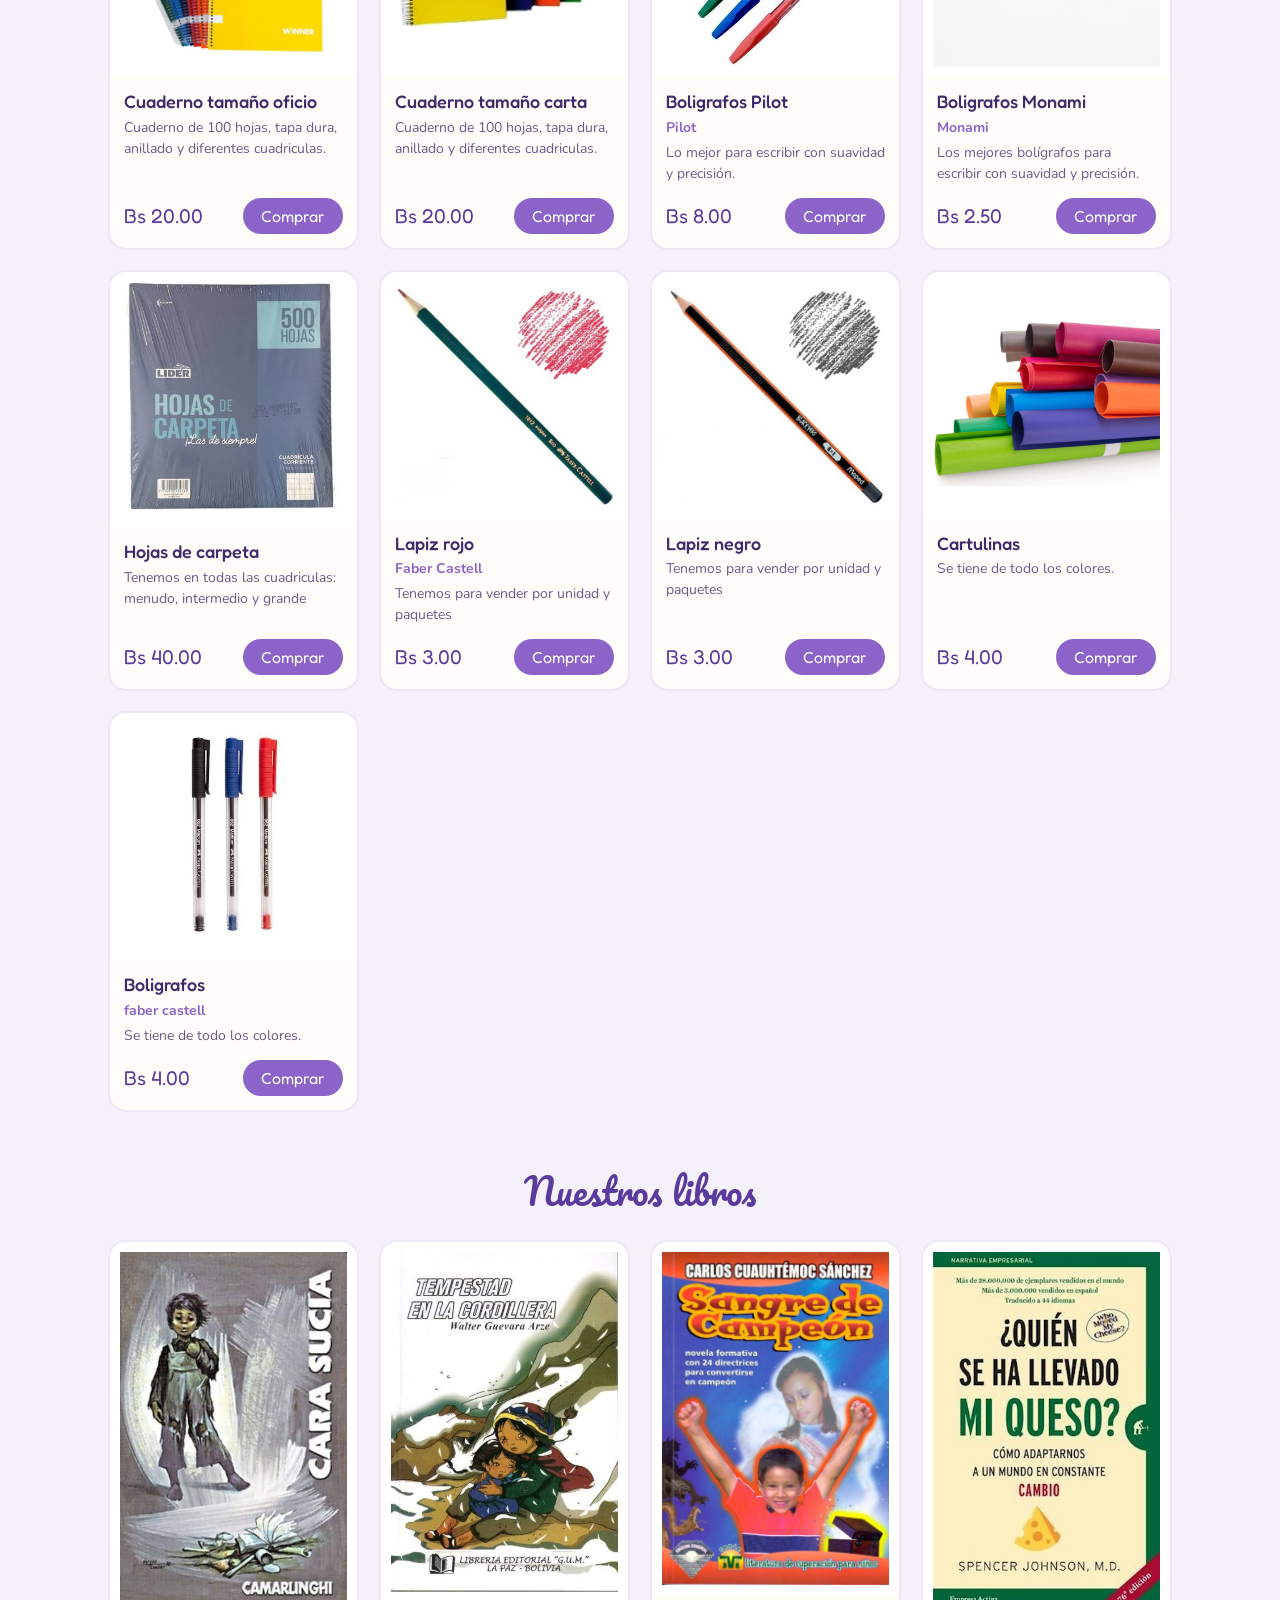
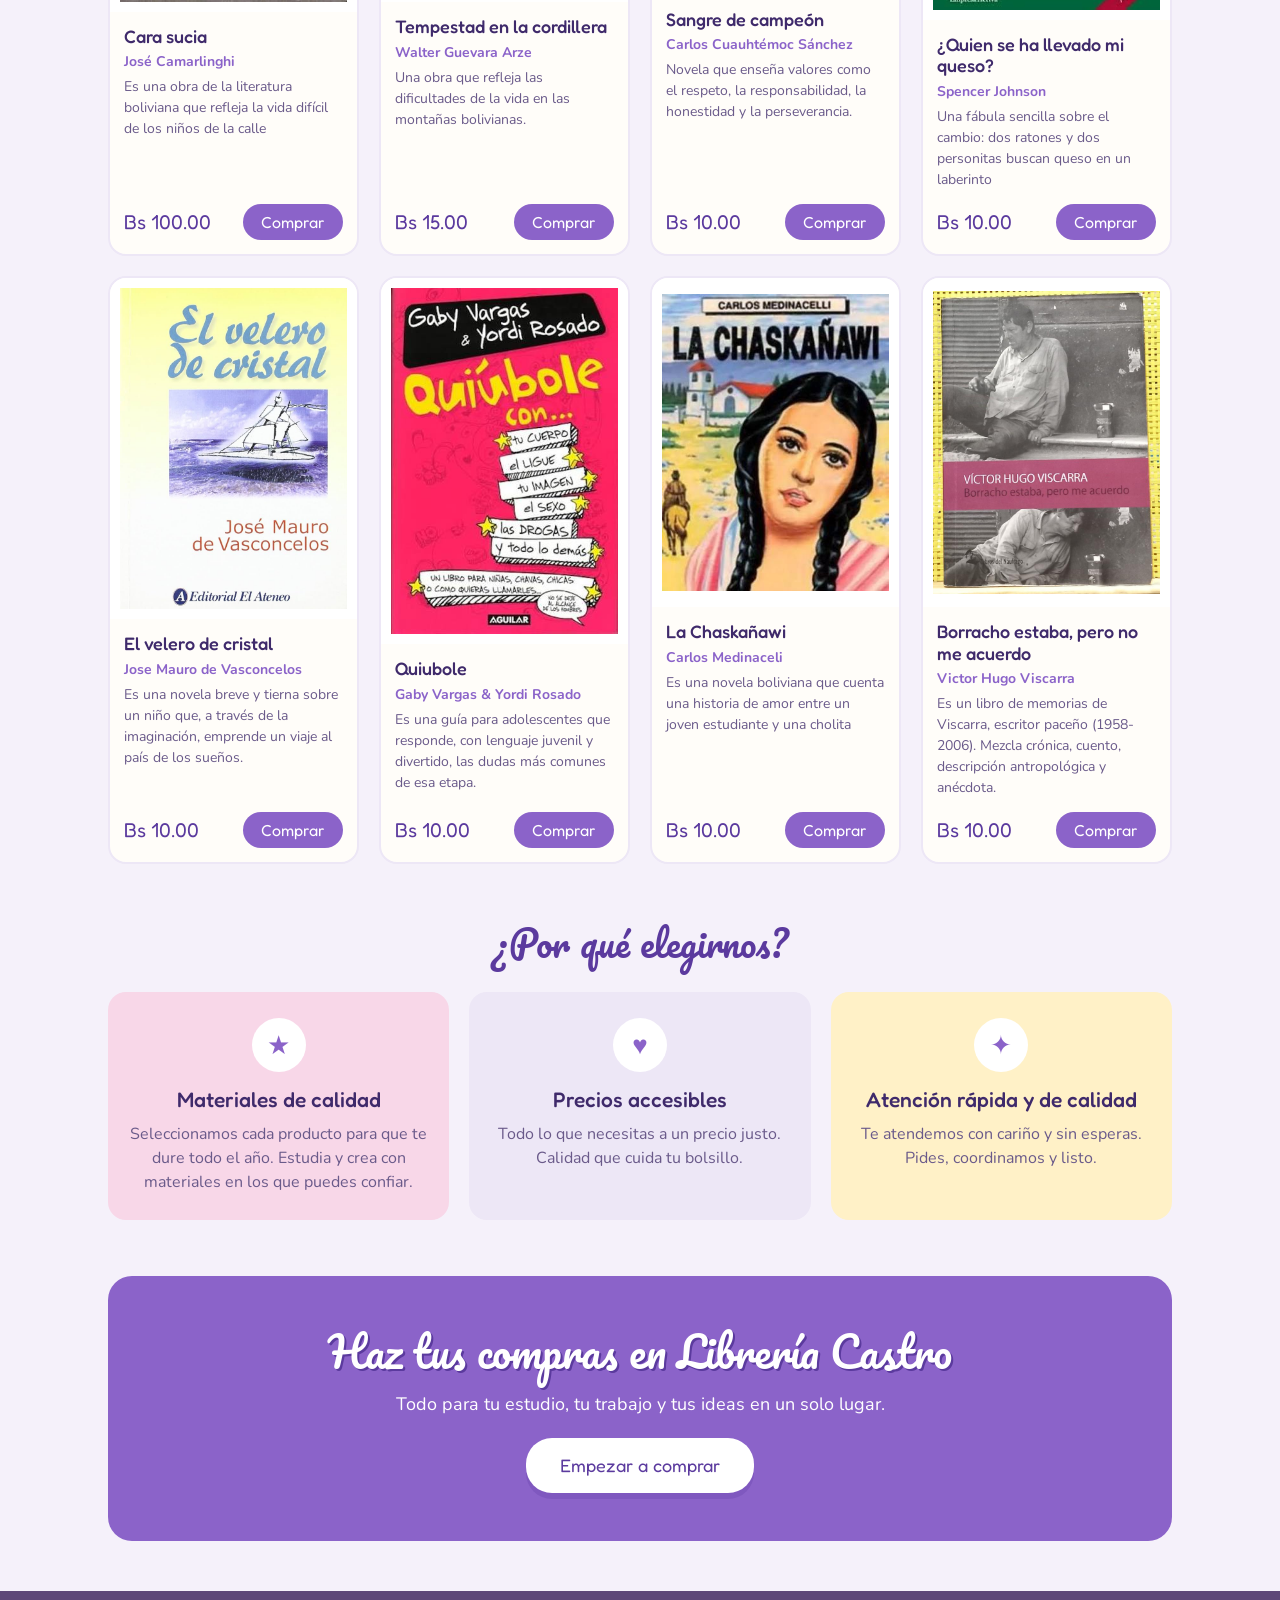
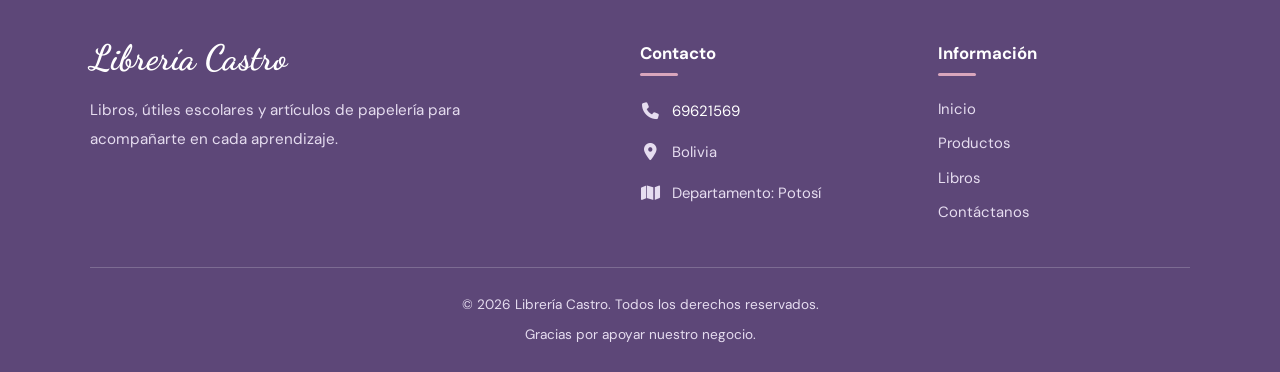
==== commit c036107f: "nuevos-productos" ====
--- a/index.html
+++ b/index.html
@@ -75,7 +75,11 @@
     <!-- PRODUCTOS -->
     <section id="productos" class="seccion">
       <h2 class="titulo-seccion">Nuestros productos</h2>
-      <input id="buscador" class="buscador" type="search" placeholder="Buscar productos..." aria-label="Buscar productos">
+      <div class="filtros">
+        <input id="buscador" class="buscador" type="search" placeholder="Buscar productos..." aria-label="Buscar productos">
+        <input id="buscador-marca" class="buscador" type="search" placeholder="Filtrar por marca..." aria-label="Filtrar por marca">
+      </div>
+
       <div id="lista-productos" class="cuadricula"></div>
       <p id="sin-resultados" class="sin-resultados" hidden>No encontramos productos con esa búsqueda. Prueba con otra palabra.</p>
     </section>
--- a/estilos.css
+++ b/estilos.css
@@ -362,6 +362,18 @@
   background: var(--lila-oscuro); 
 }
 
+
+
+.filtros {
+  display: flex;
+  gap: 12px;
+  flex-wrap: wrap;
+}
+.filtros .buscador {
+  flex: 1;
+  min-width: 200px;
+}
+
 /* ===== BENEFICIOS ===== */
 .cuadricula-beneficios { 
   grid-template-columns: repeat(auto-fit, minmax(250px, 1fr));
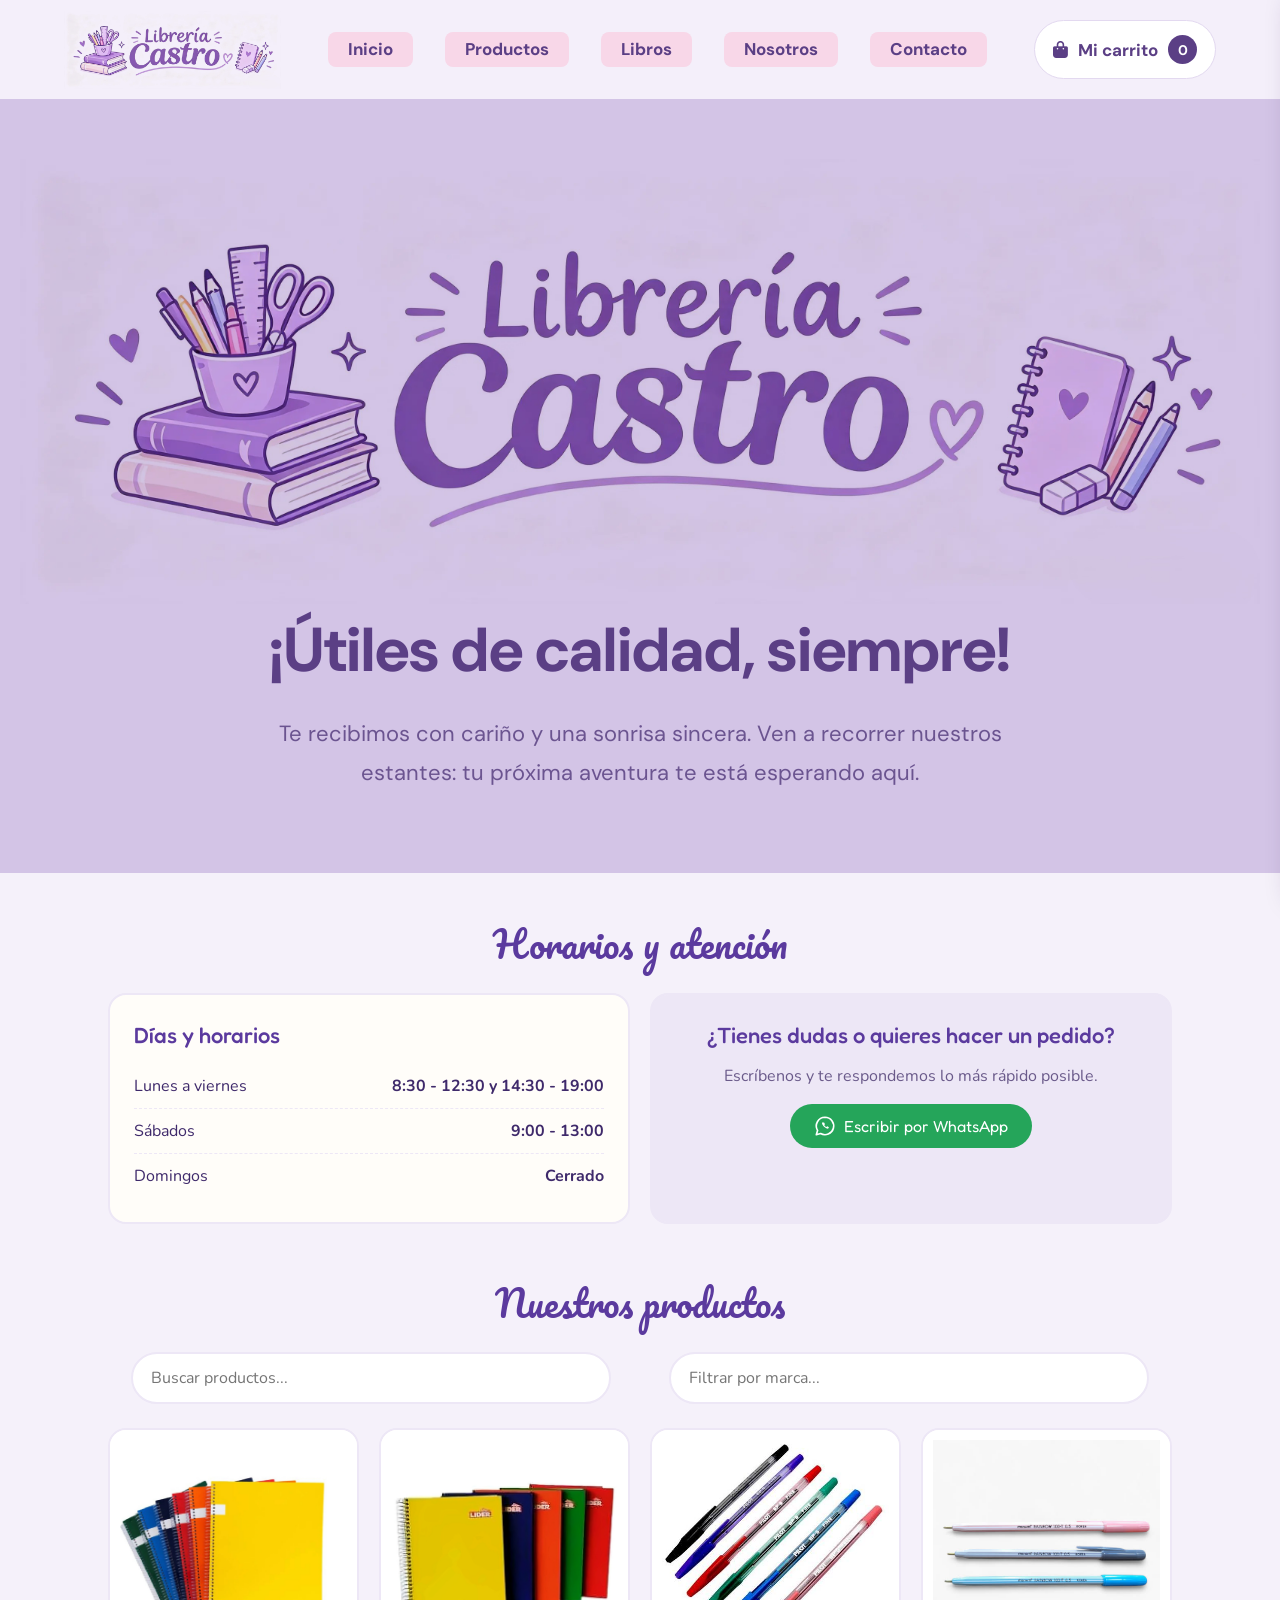
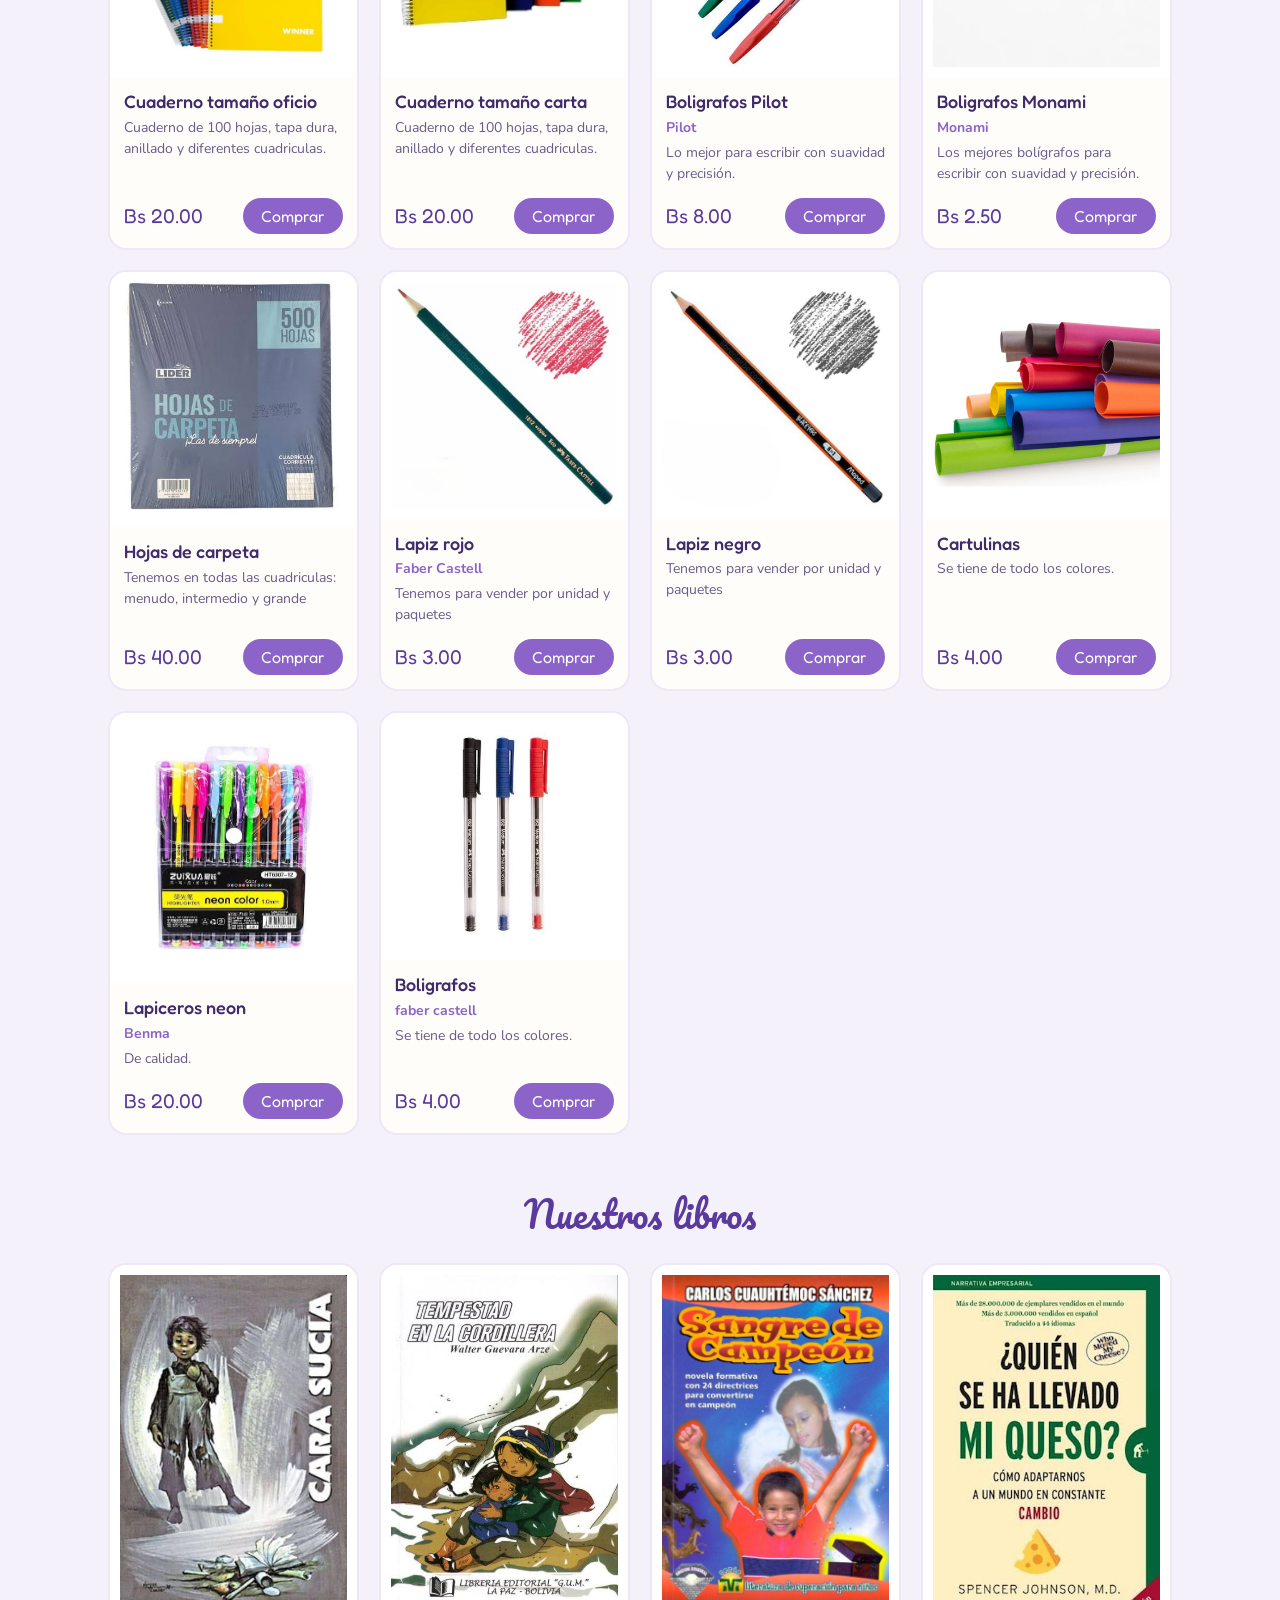
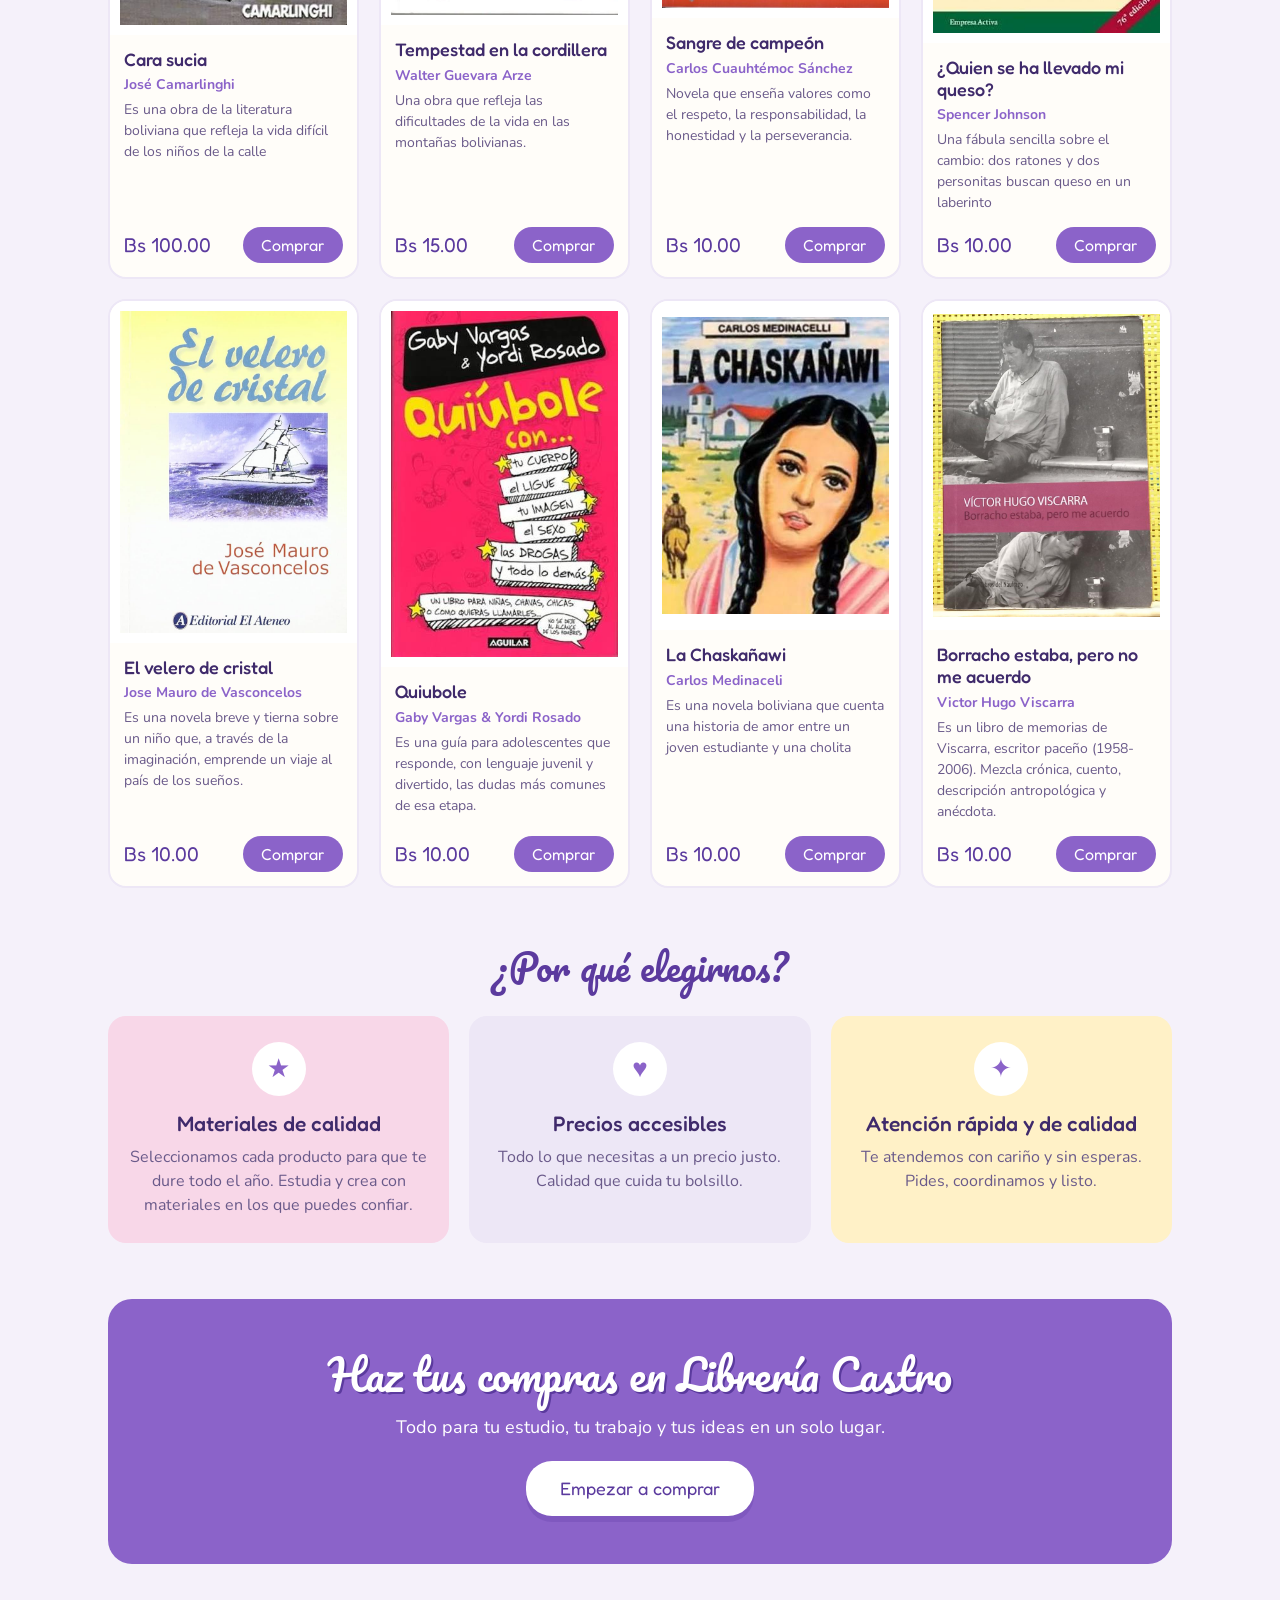
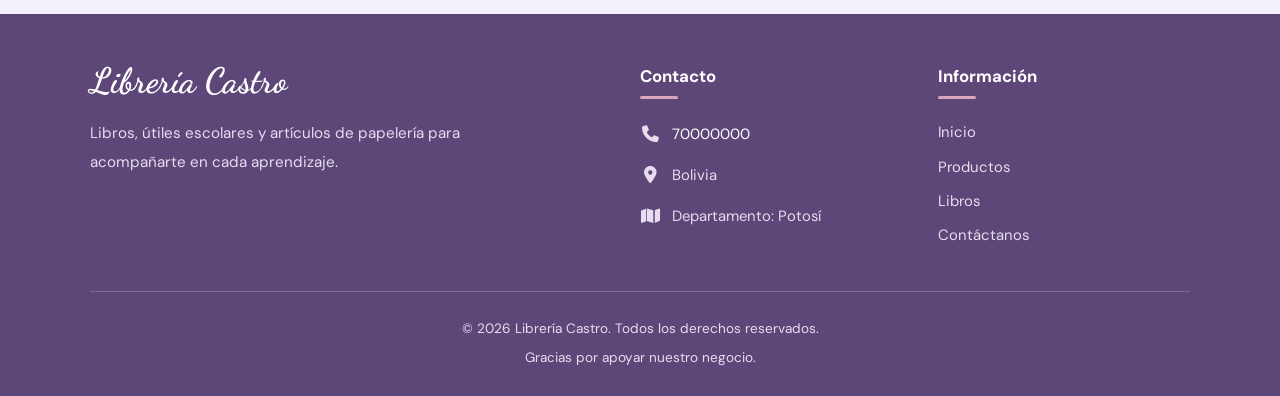
==== commit 655013d3: "numero-contacto numero-contacto" ====
--- a/index.html
+++ b/index.html
@@ -136,7 +136,7 @@
         <h3>Contacto</h3>
         <p>
           <i class="fa-solid fa-phone" aria-hidden="true"></i>
-          <a href="https://wa.me/59169621569" target="_blank" rel="noopener noreferrer">69621569</a>
+          <a href="https://wa.me/59169621569" target="_blank" rel="noopener noreferrer">70000000</a>
         </p>
         <p>
           <i class="fa-solid fa-location-dot" aria-hidden="true"></i>
@@ -202,4 +202,4 @@
 
   <script src="script.js"></script>
 </body>
-</html>+</html>
